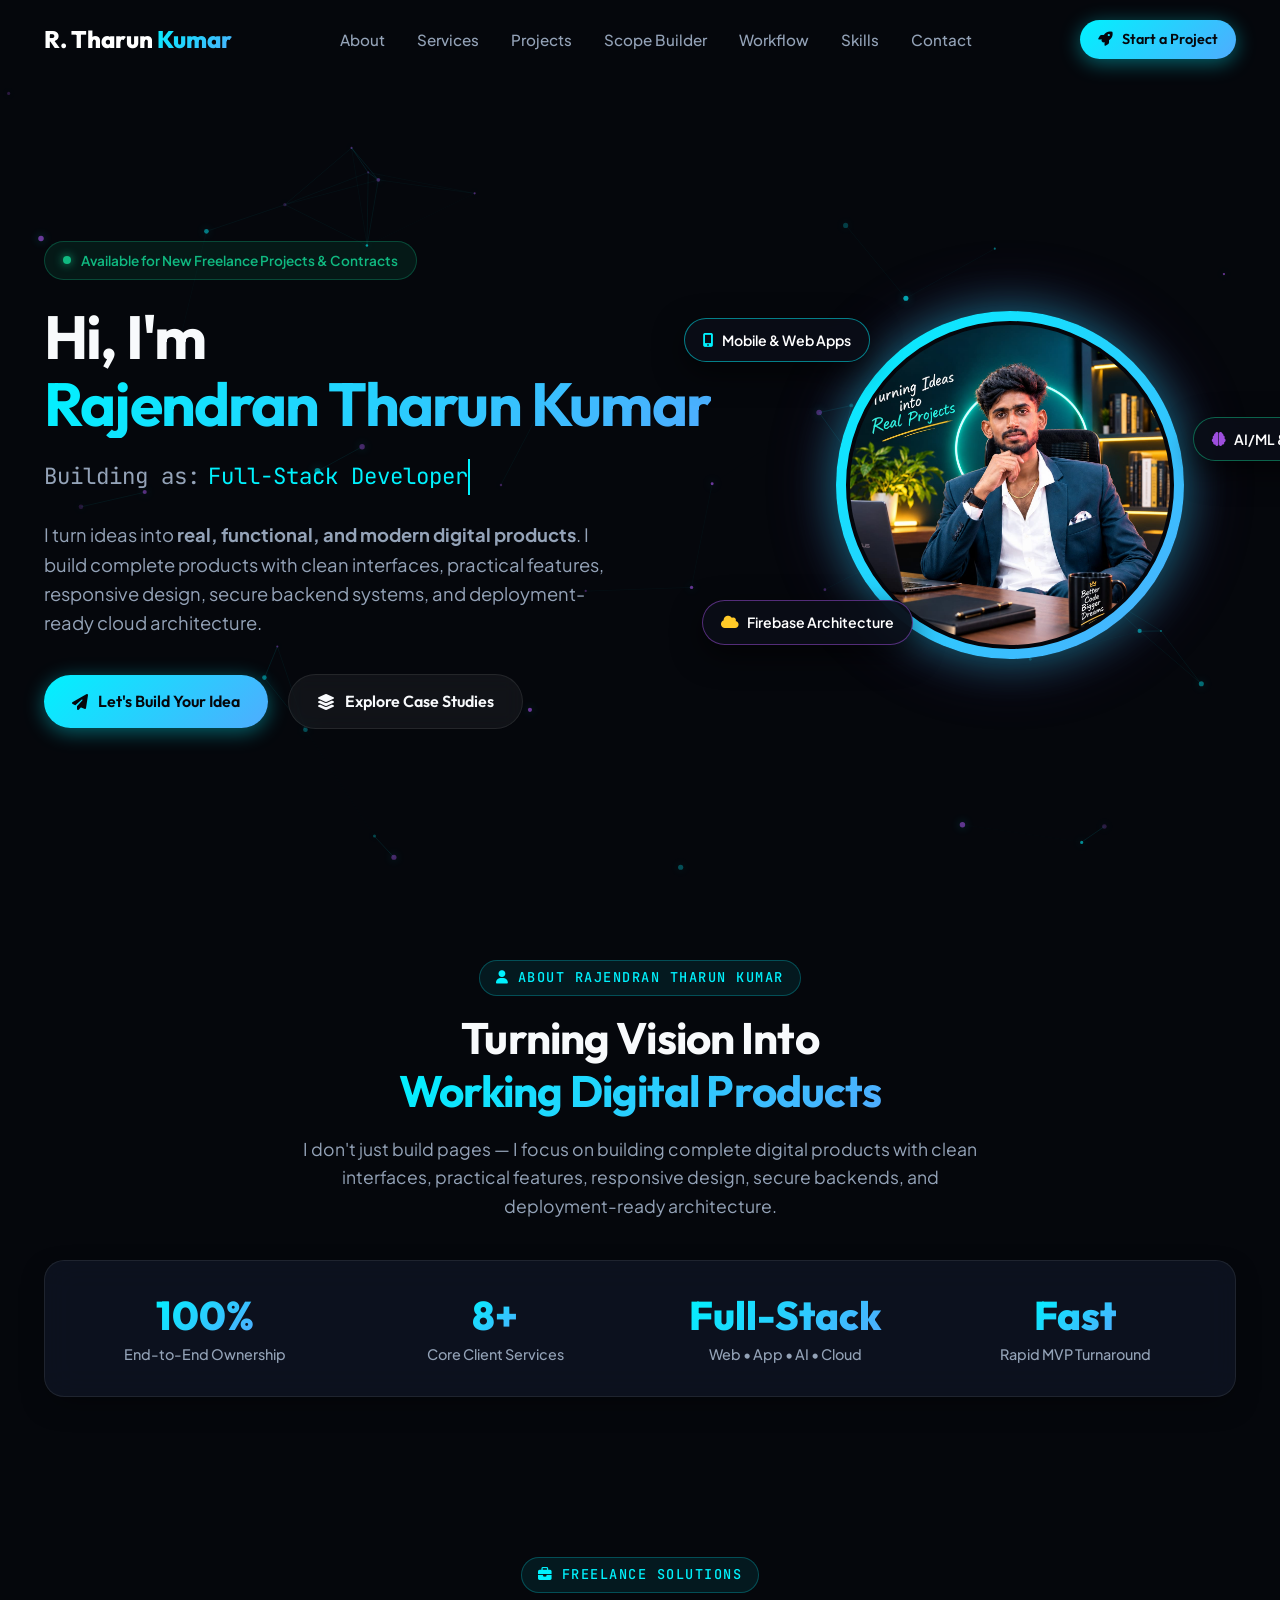
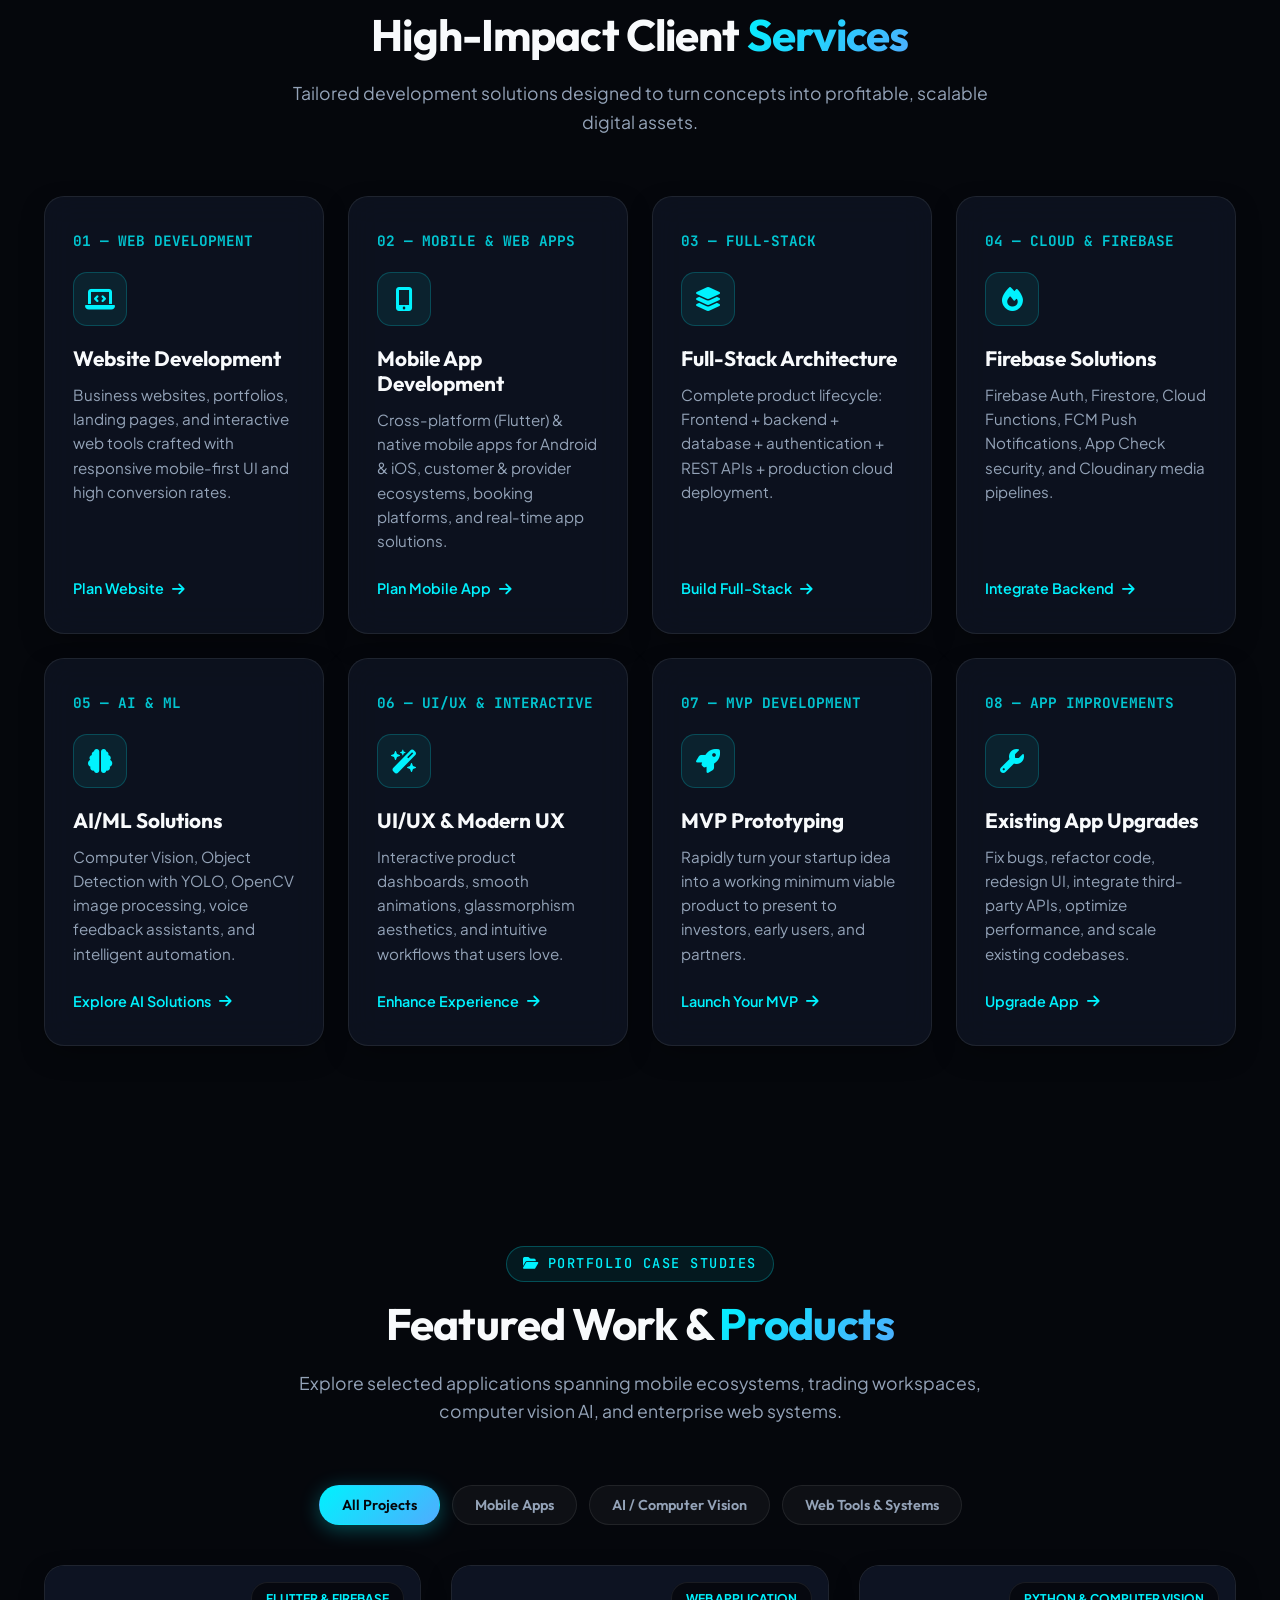
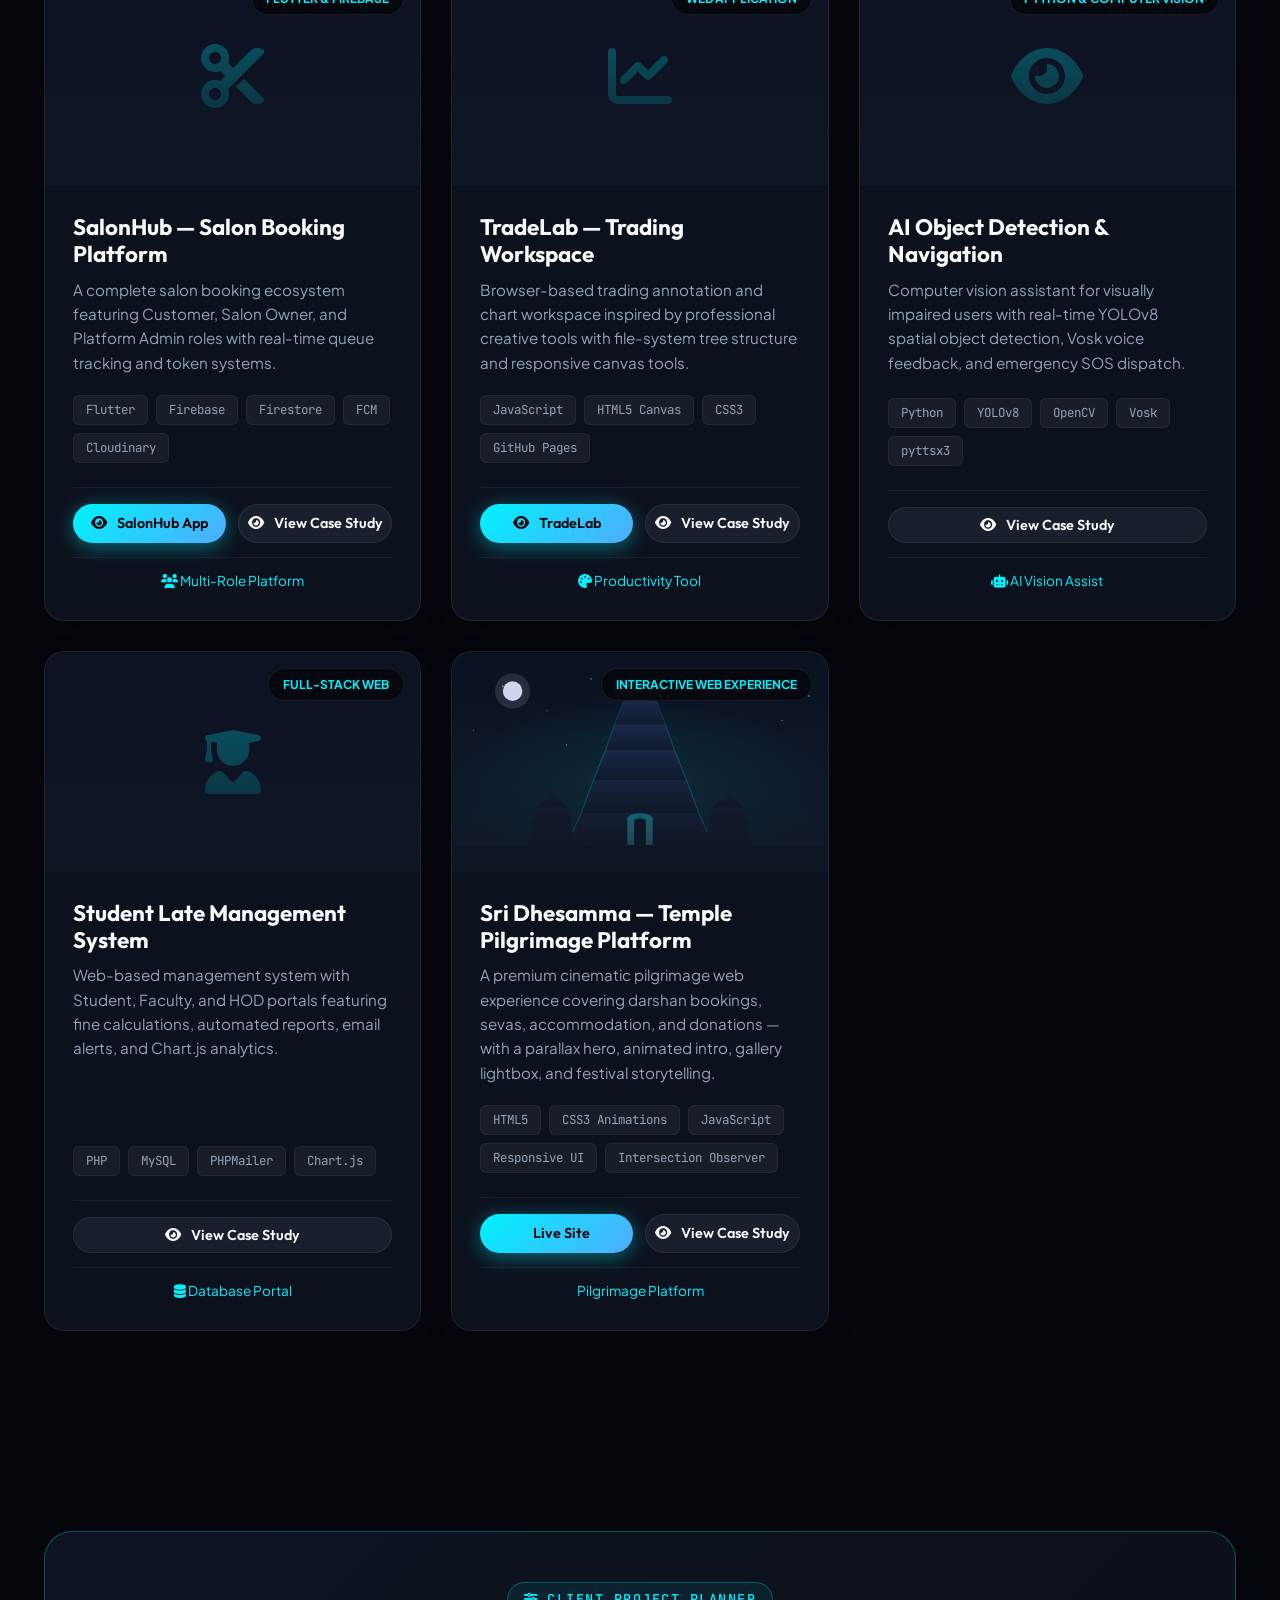
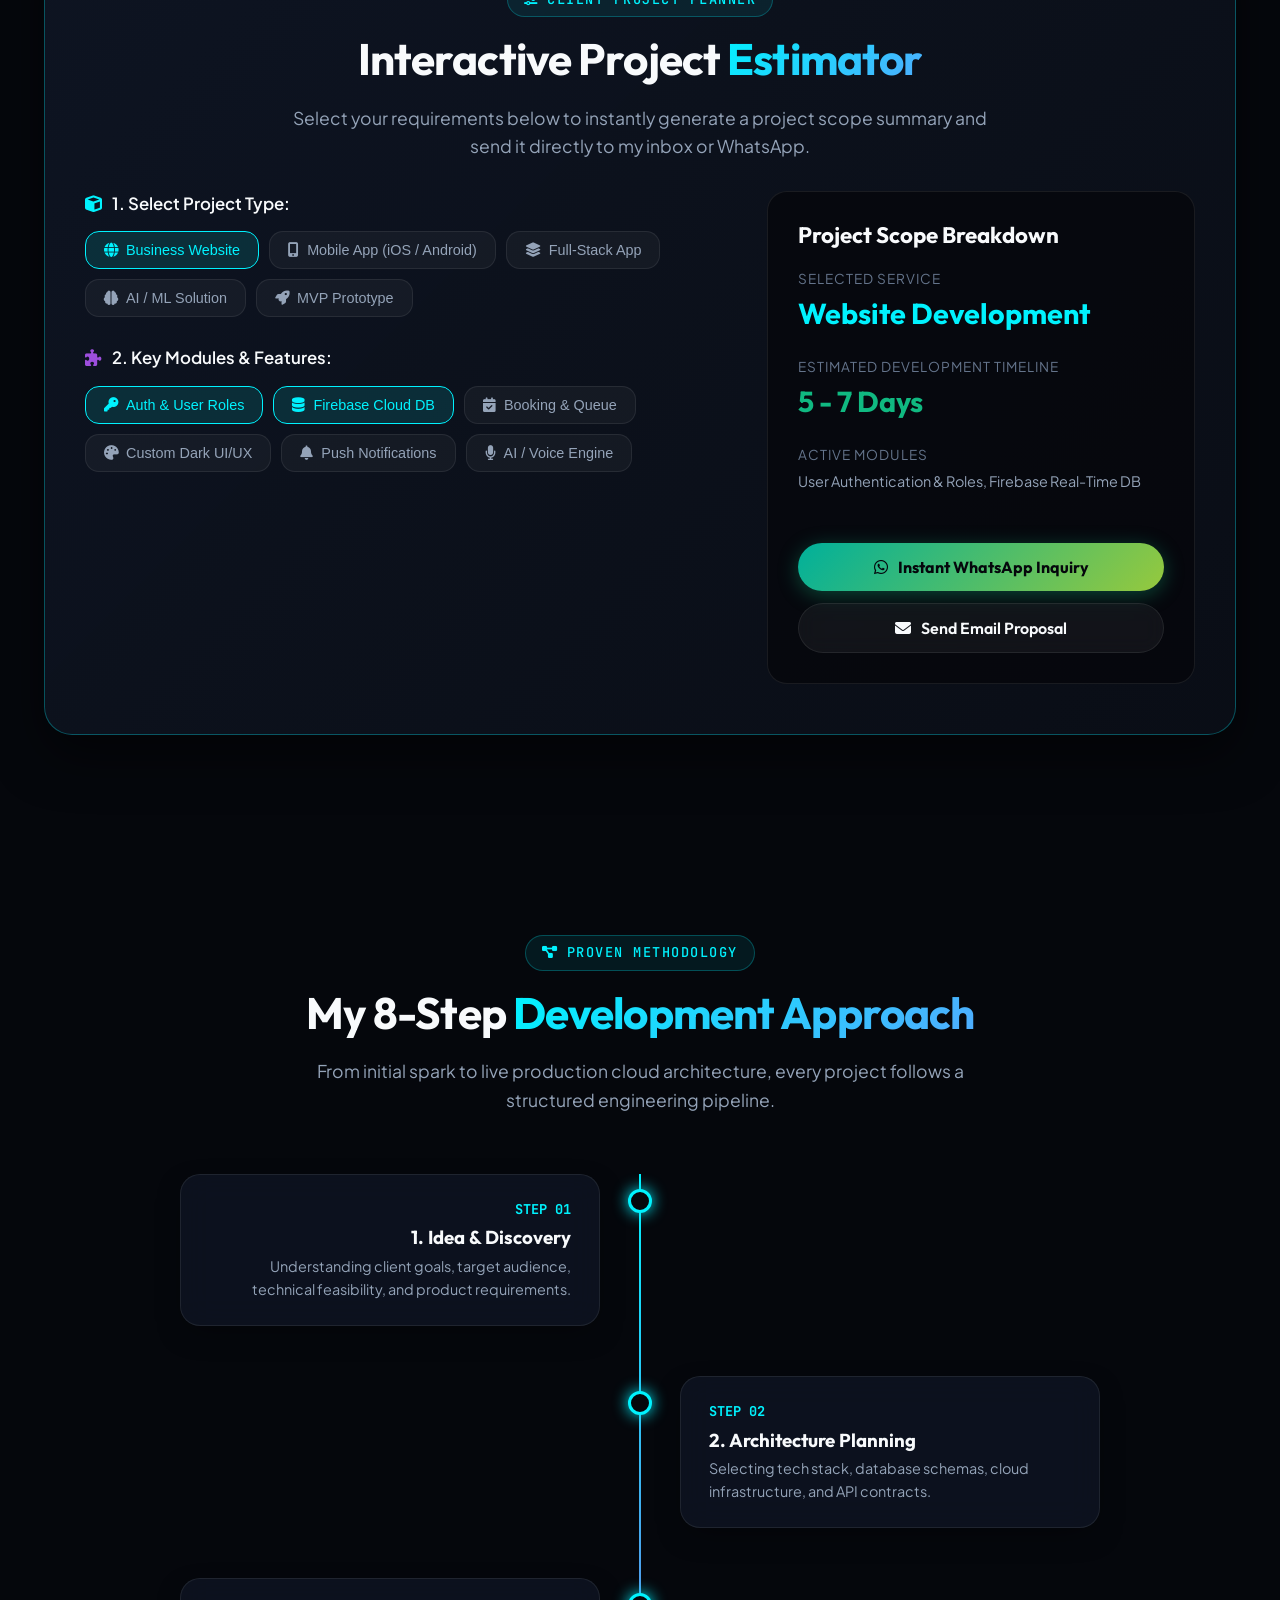
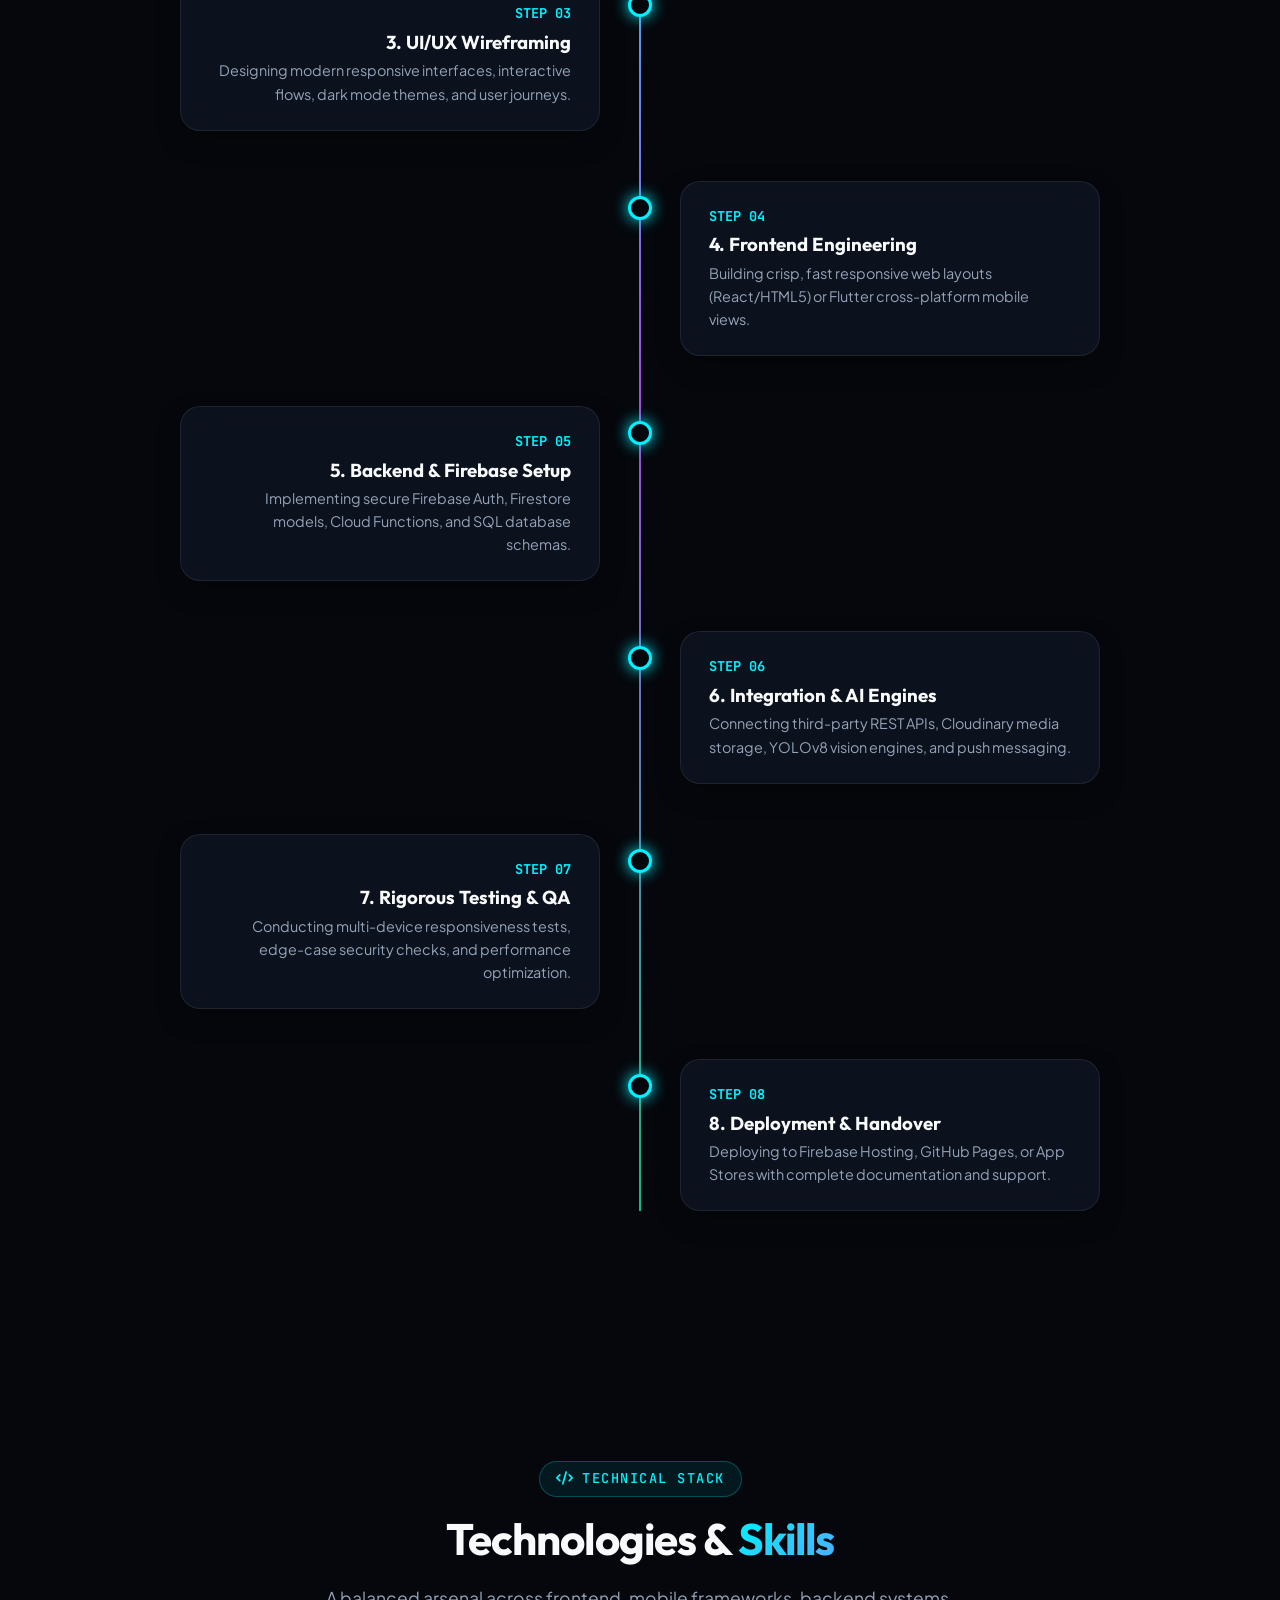
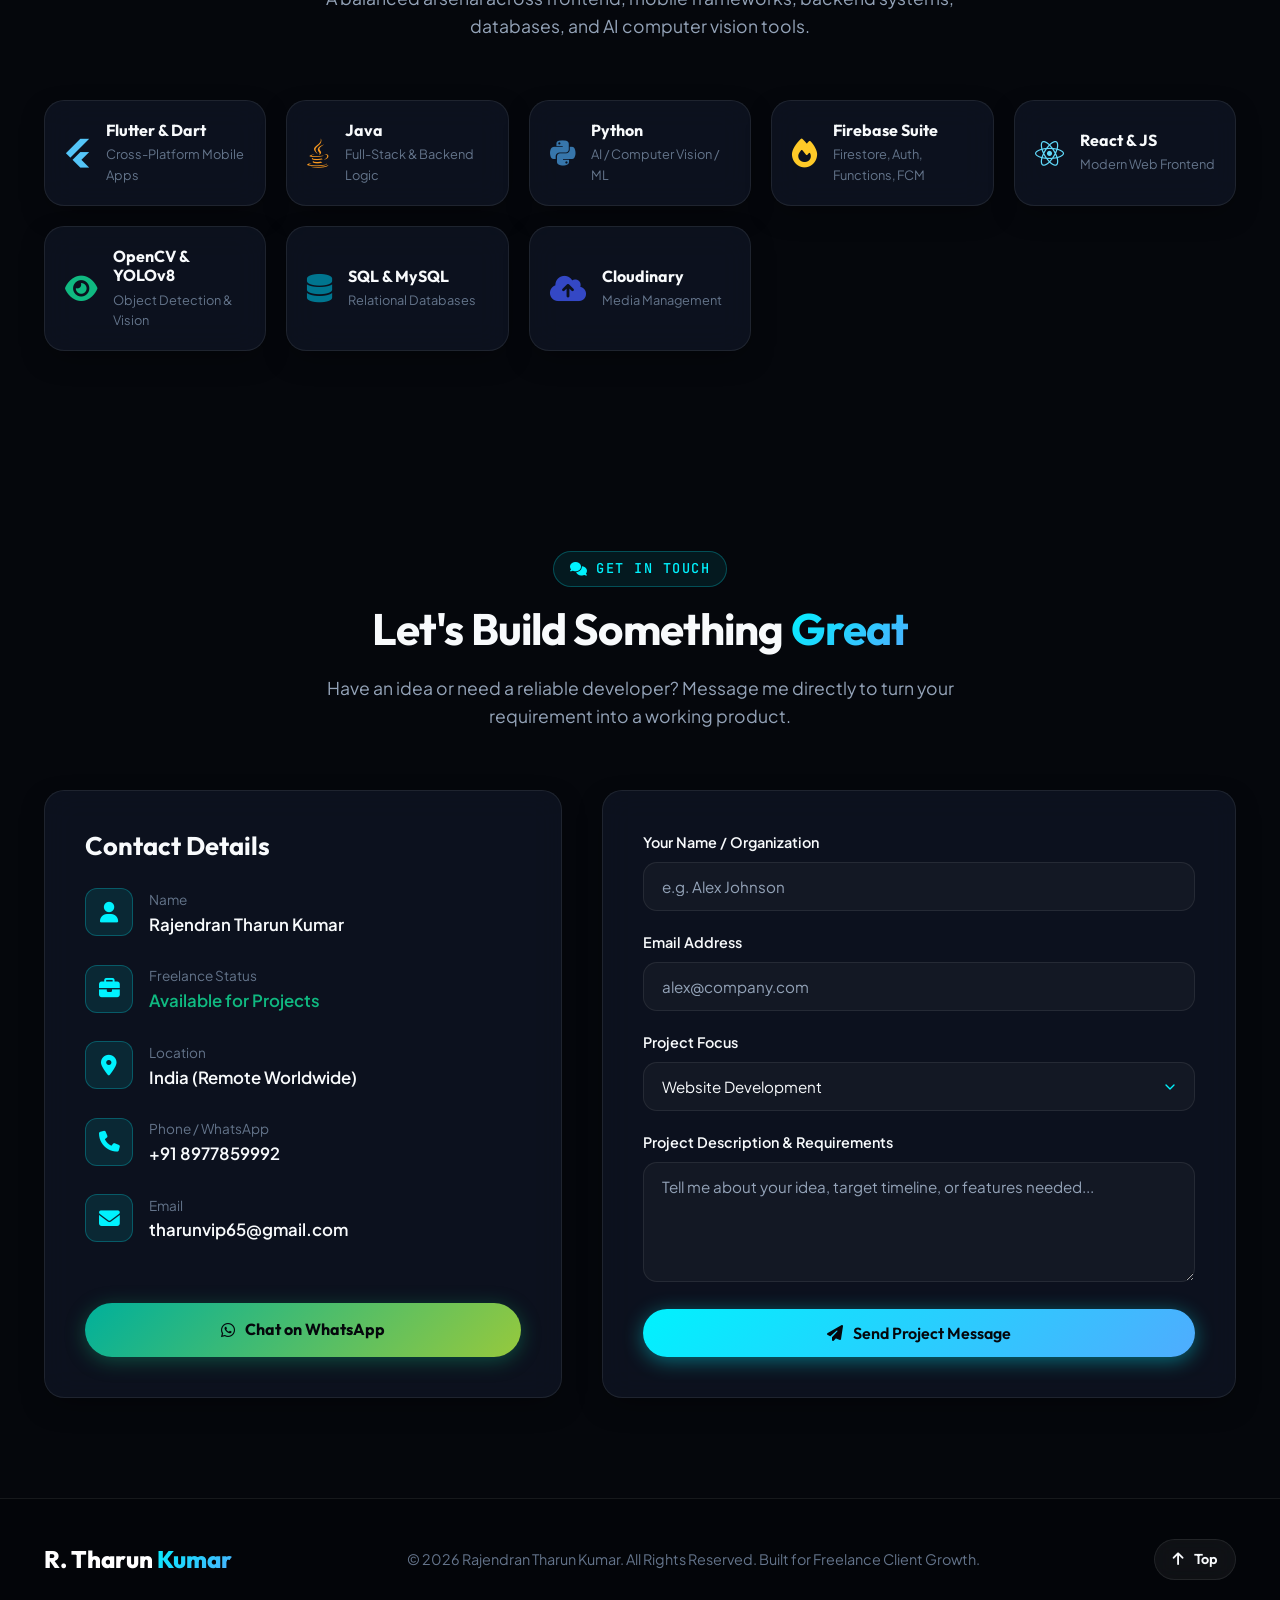
==== index.html @ 5bda4ba5 "Add files via upload" ====
<!DOCTYPE html>
<html lang="en">
<head>
  <meta charset="UTF-8">
  <meta name="viewport" content="width=device-width, initial-scale=1.0">
  <title>Rajendran Tharun Kumar | Full-Stack, Mobile & Web App, AI/ML Freelance Developer</title>
  <meta name="description" content="Portfolio of Rajendran Tharun Kumar - Full-Stack Developer, Mobile & Web App Engineer, and AI/ML Developer. I turn ideas into complete, production-ready digital products.">
  
  <!-- Font Awesome & Lucide Icons -->
  <link rel="stylesheet" href="https://cdnjs.cloudflare.com/ajax/libs/font-awesome/6.4.0/css/all.min.css">
  
  <!-- Custom Stylesheet -->
  <link rel="stylesheet" href="styles.css">
</head>
<body>

  <!-- Ambient Interactive Canvas Background -->
  <canvas id="bg-canvas"></canvas>

  <!-- Navigation Bar -->
  <nav class="navbar" id="navbar">
    <div class="container nav-container">
      <a href="#hero" class="logo">
        <span>R. Tharun <span class="gradient-text">Kumar</span></span>
      </a>

      <ul class="nav-links" id="nav-links">
        <li class="nav-menu-header">
          <a href="#hero" class="nav-menu-brand" aria-label="Back to top">
            <span class="logo-icon">RT</span>
            <span class="nav-menu-title">R. Tharun Kumar</span>
          </a>
          <button class="nav-menu-close" id="nav-menu-close" aria-label="Close navigation">
            <i class="fa-solid fa-xmark"></i>
          </button>
        </li>
        <li class="nav-menu-label"><span>Menu</span></li>
        <li><a href="#about" class="active"><span class="nav-link-index">01</span><i class="fa-solid fa-user"></i><span class="nav-link-text">About</span><i class="fa-solid fa-arrow-right nav-link-arrow"></i></a></li>
        <li><a href="#services"><span class="nav-link-index">02</span><i class="fa-solid fa-wand-magic-sparkles"></i><span class="nav-link-text">Services</span><i class="fa-solid fa-arrow-right nav-link-arrow"></i></a></li>
        <li><a href="#projects"><span class="nav-link-index">03</span><i class="fa-solid fa-layer-group"></i><span class="nav-link-text">Projects</span><i class="fa-solid fa-arrow-right nav-link-arrow"></i></a></li>
        <li><a href="#estimator"><span class="nav-link-index">04</span><i class="fa-solid fa-sliders"></i><span class="nav-link-text">Scope Builder</span><i class="fa-solid fa-arrow-right nav-link-arrow"></i></a></li>
        <li><a href="#workflow"><span class="nav-link-index">05</span><i class="fa-solid fa-diagram-project"></i><span class="nav-link-text">Workflow</span><i class="fa-solid fa-arrow-right nav-link-arrow"></i></a></li>
        <li><a href="#skills"><span class="nav-link-index">06</span><i class="fa-solid fa-code"></i><span class="nav-link-text">Skills</span><i class="fa-solid fa-arrow-right nav-link-arrow"></i></a></li>
        <li><a href="#contact"><span class="nav-link-index">07</span><i class="fa-solid fa-envelope"></i><span class="nav-link-text">Contact</span><i class="fa-solid fa-arrow-right nav-link-arrow"></i></a></li>
        <li class="nav-menu-footer">
          <span class="nav-menu-footer-title">Let's build something <strong>great</strong> together</span>
          <div class="nav-menu-socials">
            <a href="https://wa.me/918977859992?text=Hi%20Rajendran%20Tharun%20Kumar," target="_blank" rel="noopener" aria-label="Chat on WhatsApp"><i class="fa-brands fa-whatsapp"></i></a>
            <a href="mailto:tharunvip65@gmail.com" aria-label="Send email"><i class="fa-solid fa-envelope"></i></a>
          </div>
        </li>
      </ul>

      <div class="nav-cta">
        <a href="#estimator" class="btn btn-primary btn-sm">
          <i class="fa-solid fa-rocket"></i> Start a Project
        </a>
        <button class="nav-toggle" id="nav-toggle" aria-label="Toggle navigation">
          <i class="fa-solid fa-bars"></i>
        </button>
      </div>
    </div>
  </nav>

  <div class="nav-overlay" id="nav-overlay"></div>

  <!-- Hero Section -->
  <section class="hero" id="hero">
    <div class="container">
      <div class="hero-grid">
        <div class="hero-content">
          <div class="status-pill">
            <span class="pulse-dot"></span>
            Available for New Freelance Projects & Contracts
          </div>

          <h1 class="hero-title">
            Hi, I'm <span class="gradient-text">Rajendran Tharun Kumar</span>
          </h1>

          <div class="hero-roles">
            <span>Building as:</span>
            <span class="typewriter" id="typewriter"></span>
          </div>

          <p class="hero-description">
            I turn ideas into <strong>real, functional, and modern digital products</strong>. I build complete products with clean interfaces, practical features, responsive design, secure backend systems, and deployment-ready cloud architecture.
          </p>

          <div class="hero-actions">
            <a href="#estimator" class="btn btn-primary">
              <i class="fa-solid fa-paper-plane"></i> Let's Build Your Idea
            </a>
            <a href="#projects" class="btn btn-secondary">
              <i class="fa-solid fa-layer-group"></i> Explore Case Studies
            </a>
          </div>
        </div>

        <div class="hero-avatar-wrapper">
          <div class="avatar-halo">
            <div class="avatar-img-container">
              <img src="./myphoto.jpeg" alt="Rajendran Tharun Kumar - Full-Stack Developer">
            </div>
          </div>

          <div class="floating-badge badge-1">
            <i class="fa-solid fa-mobile-screen-button" style="color: #00f2fe;"></i> Mobile & Web Apps
          </div>
          <div class="floating-badge badge-2">
            <i class="fa-solid fa-cloud" style="color: #FFCA28;"></i> Firebase Architecture
          </div>
          <div class="floating-badge badge-3">
            <i class="fa-solid fa-brain" style="color: #9D4EDD;"></i> AI/ML & Vision
          </div>
        </div>
      </div>

    </div>
  </section>

  <!-- About Me Section -->
  <section id="about" style="padding-top: 60px; padding-bottom: 60px;">
    <div class="container">
      <div class="section-header" style="margin-bottom: 40px;">
        <div class="section-tag"><i class="fa-solid fa-user"></i> About Rajendran Tharun Kumar</div>
        <h2 class="section-title">Turning Vision Into <span class="gradient-text">Working Digital Products</span></h2>
        <p class="section-subtitle">I don't just build pages — I focus on building complete digital products with clean interfaces, practical features, responsive design, secure backends, and deployment-ready architecture.</p>
      </div>

      <!-- Quick Metrics Strip -->
      <div class="stats-strip glass-card">
        <div class="stats-grid">
          <div class="stat-item">
            <h3 class="gradient-text">100%</h3>
            <p>End-to-End Ownership</p>
          </div>
          <div class="stat-item">
            <h3 class="gradient-text">8+</h3>
            <p>Core Client Services</p>
          </div>
          <div class="stat-item">
            <h3 class="gradient-text">Full-Stack</h3>
            <p>Web • App • AI • Cloud</p>
          </div>
          <div class="stat-item">
            <h3 class="gradient-text">Fast</h3>
            <p>Rapid MVP Turnaround</p>
          </div>
        </div>
      </div>
    </div>
  </section>

  <!-- Client Services Section (01 to 08) -->
  <section id="services">
    <div class="container">
      <div class="section-header">
        <div class="section-tag"><i class="fa-solid fa-briefcase"></i> Freelance Solutions</div>
        <h2 class="section-title">High-Impact Client <span class="gradient-text">Services</span></h2>
        <p class="section-subtitle">Tailored development solutions designed to turn concepts into profitable, scalable digital assets.</p>
      </div>

      <div class="services-grid">
        <!-- Service 01 -->
        <div class="glass-card service-card">
          <div class="service-num">01 — WEB DEVELOPMENT</div>
          <div class="service-icon"><i class="fa-solid fa-laptop-code"></i></div>
          <h3 class="service-title">Website Development</h3>
          <p class="service-desc">Business websites, portfolios, landing pages, and interactive web tools crafted with responsive mobile-first UI and high conversion rates.</p>
          <a href="#estimator" class="service-link" onclick="preselectService('Website Development')">Plan Website <i class="fa-solid fa-arrow-right"></i></a>
        </div>

        <!-- Service 02 -->
        <div class="glass-card service-card">
          <div class="service-num">02 — MOBILE & WEB APPS</div>
          <div class="service-icon"><i class="fa-solid fa-mobile-screen-button"></i></div>
          <h3 class="service-title">Mobile App Development</h3>
          <p class="service-desc">Cross-platform (Flutter) & native mobile apps for Android & iOS, customer & provider ecosystems, booking platforms, and real-time app solutions.</p>
          <a href="#estimator" class="service-link" onclick="preselectService('Mobile App Development')">Plan Mobile App <i class="fa-solid fa-arrow-right"></i></a>
        </div>

        <!-- Service 03 -->
        <div class="glass-card service-card">
          <div class="service-num">03 — FULL-STACK</div>
          <div class="service-icon"><i class="fa-solid fa-layer-group"></i></div>
          <h3 class="service-title">Full-Stack Architecture</h3>
          <p class="service-desc">Complete product lifecycle: Frontend + backend + database + authentication + REST APIs + production cloud deployment.</p>
          <a href="#estimator" class="service-link" onclick="preselectService('Full-Stack Development')">Build Full-Stack <i class="fa-solid fa-arrow-right"></i></a>
        </div>

        <!-- Service 04 -->
        <div class="glass-card service-card">
          <div class="service-num">04 — CLOUD & FIREBASE</div>
          <div class="service-icon"><i class="fa-solid fa-fire"></i></div>
          <h3 class="service-title">Firebase Solutions</h3>
          <p class="service-desc">Firebase Auth, Firestore, Cloud Functions, FCM Push Notifications, App Check security, and Cloudinary media pipelines.</p>
          <a href="#estimator" class="service-link" onclick="preselectService('Firebase Solutions')">Integrate Backend <i class="fa-solid fa-arrow-right"></i></a>
        </div>

        <!-- Service 05 -->
        <div class="glass-card service-card">
          <div class="service-num">05 — AI & ML</div>
          <div class="service-icon"><i class="fa-solid fa-brain"></i></div>
          <h3 class="service-title">AI/ML Solutions</h3>
          <p class="service-desc">Computer Vision, Object Detection with YOLO, OpenCV image processing, voice feedback assistants, and intelligent automation.</p>
          <a href="#estimator" class="service-link" onclick="preselectService('AI/ML Development')">Explore AI Solutions <i class="fa-solid fa-arrow-right"></i></a>
        </div>

        <!-- Service 06 -->
        <div class="glass-card service-card">
          <div class="service-num">06 — UI/UX & INTERACTIVE</div>
          <div class="service-icon"><i class="fa-solid fa-wand-magic-sparkles"></i></div>
          <h3 class="service-title">UI/UX & Modern UX</h3>
          <p class="service-desc">Interactive product dashboards, smooth animations, glassmorphism aesthetics, and intuitive workflows that users love.</p>
          <a href="#estimator" class="service-link" onclick="preselectService('UI/UX & Interactive')">Enhance Experience <i class="fa-solid fa-arrow-right"></i></a>
        </div>

        <!-- Service 07 -->
        <div class="glass-card service-card">
          <div class="service-num">07 — MVP DEVELOPMENT</div>
          <div class="service-icon"><i class="fa-solid fa-rocket"></i></div>
          <h3 class="service-title">MVP Prototyping</h3>
          <p class="service-desc">Rapidly turn your startup idea into a working minimum viable product to present to investors, early users, and partners.</p>
          <a href="#estimator" class="service-link" onclick="preselectService('MVP Development')">Launch Your MVP <i class="fa-solid fa-arrow-right"></i></a>
        </div>

        <!-- Service 08 -->
        <div class="glass-card service-card">
          <div class="service-num">08 — APP IMPROVEMENTS</div>
          <div class="service-icon"><i class="fa-solid fa-wrench"></i></div>
          <h3 class="service-title">Existing App Upgrades</h3>
          <p class="service-desc">Fix bugs, refactor code, redesign UI, integrate third-party APIs, optimize performance, and scale existing codebases.</p>
          <a href="#estimator" class="service-link" onclick="preselectService('Existing App Improvements')">Upgrade App <i class="fa-solid fa-arrow-right"></i></a>
        </div>
      </div>
    </div>
  </section>

  <!-- Featured Projects & Case Studies -->
  <section id="projects">
    <div class="container">
      <div class="section-header">
        <div class="section-tag"><i class="fa-solid fa-folder-open"></i> Portfolio Case Studies</div>
        <h2 class="section-title">Featured Work & <span class="gradient-text">Products</span></h2>
        <p class="section-subtitle">Explore selected applications spanning mobile ecosystems, trading workspaces, computer vision AI, and enterprise web systems.</p>
      </div>

      <!-- Project Category Filters -->
      <div class="project-filters">
        <button class="filter-btn active" data-filter="all">All Projects</button>
        <button class="filter-btn" data-filter="mobile">Mobile Apps</button>
        <button class="filter-btn" data-filter="ai">AI / Computer Vision</button>
        <button class="filter-btn" data-filter="web">Web Tools & Systems</button>
      </div>

      <div class="projects-grid">
        <!-- Project 1: SalonHub -->
        <div class="glass-card project-card" data-category="mobile">
          <div class="project-banner">
            <div class="project-category-badge">Flutter & Firebase</div>
            <i class="fa-solid fa-scissors project-icon-large"></i>
            <div class="project-banner-overlay"></div>
          </div>
          <div class="project-body">
            <h3 class="project-title">SalonHub — Salon Booking Platform</h3>
            <p class="project-desc">A complete salon booking ecosystem featuring Customer, Salon Owner, and Platform Admin roles with real-time queue tracking and token systems.</p>
            <div class="tech-tags">
              <span class="tech-tag">Flutter</span>
              <span class="tech-tag">Firebase</span>
              <span class="tech-tag">Firestore</span>
              <span class="tech-tag">FCM</span>
              <span class="tech-tag">Cloudinary</span>
            </div>
            <div class="project-footer">
              <a href="https://salonapp-cf6f2.web.app" target="_blank" rel="noopener" class="btn btn-primary btn-sm">
                <i class="fa-solid fa-eye"></i> SalonHub App
              </a>
              <button class="btn btn-secondary btn-sm" onclick="openProjectModal('salonhub')">
                <i class="fa-solid fa-eye"></i> View Case Study
              </button>
            </div>
            <div class="project-footer-secondary">
              <span style="font-size: 0.85rem; color: var(--neon-cyan);"><i class="fa-solid fa-users"></i> Multi-Role Platform</span>
            </div>
          </div>
        </div>

        <!-- Project 2: TradeLab -->
        <div class="glass-card project-card" data-category="web">
          <div class="project-banner">
            <div class="project-category-badge">Web Application</div>
            <i class="fa-solid fa-chart-line project-icon-large"></i>
            <div class="project-banner-overlay"></div>
          </div>
          <div class="project-body">
            <h3 class="project-title">TradeLab — Trading Workspace</h3>
            <p class="project-desc">Browser-based trading annotation and chart workspace inspired by professional creative tools with file-system tree structure and responsive canvas tools.</p>
            <div class="tech-tags">
              <span class="tech-tag">JavaScript</span>
              <span class="tech-tag">HTML5 Canvas</span>
              <span class="tech-tag">CSS3</span>
              <span class="tech-tag">GitHub Pages</span>
            </div>
            <div class="project-footer">
              <a href="https://tharunvip.github.io/TradeLab/" target="_blank" rel="noopener" class="btn btn-primary btn-sm">
                <i class="fa-solid fa-eye"></i> TradeLab
              </a>
              <button class="btn btn-secondary btn-sm" onclick="openProjectModal('tradelab')">
                <i class="fa-solid fa-eye"></i> View Case Study
              </button>
            </div>
            <div class="project-footer-secondary">
              <span style="font-size: 0.85rem; color: var(--neon-cyan);"><i class="fa-solid fa-palette"></i> Productivity Tool</span>
            </div>
          </div>
        </div>

        <!-- Project 3: AI Assistant -->
        <div class="glass-card project-card" data-category="ai">
          <div class="project-banner">
            <div class="project-category-badge">Python & Computer Vision</div>
            <i class="fa-solid fa-eye project-icon-large"></i>
            <div class="project-banner-overlay"></div>
          </div>
          <div class="project-body">
            <h3 class="project-title">AI Object Detection & Navigation</h3>
            <p class="project-desc">Computer vision assistant for visually impaired users with real-time YOLOv8 spatial object detection, Vosk voice feedback, and emergency SOS dispatch.</p>
            <div class="tech-tags">
              <span class="tech-tag">Python</span>
              <span class="tech-tag">YOLOv8</span>
              <span class="tech-tag">OpenCV</span>
              <span class="tech-tag">Vosk</span>
              <span class="tech-tag">pyttsx3</span>
            </div>
            <div class="project-footer">
              <button class="btn btn-secondary btn-sm" onclick="openProjectModal('aiassistant')">
                <i class="fa-solid fa-eye"></i> View Case Study
              </button>
            </div>
            <div class="project-footer-secondary">
              <span style="font-size: 0.85rem; color: var(--neon-cyan);"><i class="fa-solid fa-robot"></i> AI Vision Assist</span>
            </div>
          </div>
        </div>

        <!-- Project 4: Student Late Mgmt -->
        <div class="glass-card project-card" data-category="web">
          <div class="project-banner">
            <div class="project-category-badge">Full-Stack Web</div>
            <i class="fa-solid fa-user-graduate project-icon-large"></i>
            <div class="project-banner-overlay"></div>
          </div>
          <div class="project-body">
            <h3 class="project-title">Student Late Management System</h3>
            <p class="project-desc">Web-based management system with Student, Faculty, and HOD portals featuring fine calculations, automated reports, email alerts, and Chart.js analytics.</p>
            <div class="tech-tags">
              <span class="tech-tag">PHP</span>
              <span class="tech-tag">MySQL</span>
              <span class="tech-tag">PHPMailer</span>
              <span class="tech-tag">Chart.js</span>
            </div>
            <div class="project-footer">
              <button class="btn btn-secondary btn-sm" onclick="openProjectModal('latemgmt')">
                <i class="fa-solid fa-eye"></i> View Case Study
              </button>
            </div>
            <div class="project-footer-secondary">
              <span style="font-size: 0.85rem; color: var(--neon-cyan);"><i class="fa-solid fa-database"></i> Database Portal</span>
            </div>
          </div>
        </div>

        <!-- Project 5: Sri Dhesamma -->
        <div class="glass-card project-card" data-category="web">
          <div class="project-banner">
            <img src="dhesamma.svg" alt="Sri Dhesamma temple pilgrimage site preview" class="project-thumb" />
            <div class="project-category-badge">Interactive Web Experience</div>
            <div class="project-banner-overlay"></div>
          </div>
          <div class="project-body">
            <h3 class="project-title">Sri Dhesamma — Temple Pilgrimage Platform</h3>
            <p class="project-desc">A premium cinematic pilgrimage web experience covering darshan bookings, sevas, accommodation, and donations — with a parallax hero, animated intro, gallery lightbox, and festival storytelling.</p>
            <div class="tech-tags">
              <span class="tech-tag">HTML5</span>
              <span class="tech-tag">CSS3 Animations</span>
              <span class="tech-tag">JavaScript</span>
              <span class="tech-tag">Responsive UI</span>
              <span class="tech-tag">Intersection Observer</span>
            </div>
            <div class="project-footer">
              <a href="https://tharunvip.github.io/sri-dhesamma/" target="_blank" rel="noopener" class="btn btn-primary btn-sm">
                <i class="fa-solid fa-temple"></i> Live Site
              </a>
              <button class="btn btn-secondary btn-sm" onclick="openProjectModal('dhesamma')">
                <i class="fa-solid fa-eye"></i> View Case Study
              </button>
            </div>
            <div class="project-footer-secondary">
              <span style="font-size: 0.85rem; color: var(--neon-cyan);"><i class="fa-solid fa-temple"></i> Pilgrimage Platform</span>
            </div>
          </div>
        </div>
      </div>
    </div>
  </section>

  <!-- Interactive Client Project Estimator & Scope Builder -->
  <section id="estimator">
    <div class="container">
      <div class="estimator-container">
        <div class="section-header" style="margin-bottom: 30px;">
          <div class="section-tag"><i class="fa-solid fa-sliders"></i> Client Project Planner</div>
          <h2 class="section-title">Interactive Project <span class="gradient-text">Estimator</span></h2>
          <p class="section-subtitle">Select your requirements below to instantly generate a project scope summary and send it directly to my inbox or WhatsApp.</p>
        </div>

        <div class="estimator-grid">
          <div class="estimator-options">
            <!-- Step 1: Project Type -->
            <div class="estimator-step">
              <div class="step-label">
                <i class="fa-solid fa-cube" style="color: var(--neon-cyan);"></i> 1. Select Project Type:
              </div>
              <div class="options-pills" id="type-options">
                <button class="option-pill selected" data-value="Website Development" data-days="5-7">
                  <i class="fa-solid fa-globe"></i> Business Website
                </button>
                <button class="option-pill" data-value="Mobile App (iOS, Android, Flutter)" data-days="10-14">
                  <i class="fa-solid fa-mobile-screen-button"></i> Mobile App (iOS / Android)
                </button>
                <button class="option-pill" data-value="Full-Stack SaaS Product" data-days="14-21">
                  <i class="fa-solid fa-layer-group"></i> Full-Stack App
                </button>
                <button class="option-pill" data-value="AI / Computer Vision Project" data-days="7-12">
                  <i class="fa-solid fa-brain"></i> AI / ML Solution
                </button>
                <button class="option-pill" data-value="Startup MVP Prototype" data-days="7-10">
                  <i class="fa-solid fa-rocket"></i> MVP Prototype
                </button>
              </div>
            </div>

            <!-- Step 2: Desired Modules -->
            <div class="estimator-step">
              <div class="step-label">
                <i class="fa-solid fa-puzzle-piece" style="color: var(--neon-purple);"></i> 2. Key Modules & Features:
              </div>
              <div class="options-pills" id="feature-options">
                <button class="option-pill selected" data-value="User Authentication & Roles">
                  <i class="fa-solid fa-key"></i> Auth & User Roles
                </button>
                <button class="option-pill selected" data-value="Firebase Real-Time DB">
                  <i class="fa-solid fa-database"></i> Firebase Cloud DB
                </button>
                <button class="option-pill" data-value="Booking & Queue System">
                  <i class="fa-solid fa-calendar-check"></i> Booking & Queue
                </button>
                <button class="option-pill" data-value="Custom Dark UI/UX Animations">
                  <i class="fa-solid fa-palette"></i> Custom Dark UI/UX
                </button>
                <button class="option-pill" data-value="Push Notifications & Chat">
                  <i class="fa-solid fa-bell"></i> Push Notifications
                </button>
                <button class="option-pill" data-value="AI Vision / Voice Module">
                  <i class="fa-solid fa-microphone"></i> AI / Voice Engine
                </button>
              </div>
            </div>
          </div>

          <!-- Summary Side Card -->
          <div class="estimator-summary-card">
            <div>
              <h3 style="font-size: 1.4rem; margin-bottom: 20px;">Project Scope Breakdown</h3>
              
              <div class="est-metric">
                <span>Selected Service</span>
                <strong id="est-service-title">Business Website</strong>
              </div>

              <div class="est-metric">
                <span>Estimated Development Timeline</span>
                <strong id="est-timeline" style="color: var(--neon-emerald);">5 - 7 Days</strong>
              </div>

              <div class="est-metric">
                <span>Active Modules</span>
                <p id="est-features-list" style="font-size: 0.9rem; color: var(--text-secondary); margin-top: 4px;">User Authentication & Roles, Firebase Cloud DB</p>
              </div>
            </div>

            <div style="margin-top: 30px;">
              <button class="btn btn-emerald" style="width: 100%; margin-bottom: 12px;" onclick="sendEstimatorWhatsApp()">
                <i class="fa-brands fa-whatsapp"></i> Instant WhatsApp Inquiry
              </button>
              <button class="btn btn-secondary" style="width: 100%;" onclick="sendEstimatorEmail()">
                <i class="fa-solid fa-envelope"></i> Send Email Proposal
              </button>
            </div>
          </div>
        </div>
      </div>
    </div>
  </section>

  <!-- Development Workflow Pipeline -->
  <section id="workflow">
    <div class="container">
      <div class="section-header">
        <div class="section-tag"><i class="fa-solid fa-diagram-project"></i> Proven Methodology</div>
        <h2 class="section-title">My 8-Step <span class="gradient-text">Development Approach</span></h2>
        <p class="section-subtitle">From initial spark to live production cloud architecture, every project follows a structured engineering pipeline.</p>
      </div>

      <div class="timeline">
        <div class="timeline-item">
          <div class="timeline-dot"></div>
          <div class="glass-card timeline-content">
            <div class="timeline-step-num">STEP 01</div>
            <h3>1. Idea & Discovery</h3>
            <p style="color: var(--text-secondary); font-size: 0.9rem; margin-top: 6px;">Understanding client goals, target audience, technical feasibility, and product requirements.</p>
          </div>
        </div>

        <div class="timeline-item">
          <div class="timeline-dot"></div>
          <div class="glass-card timeline-content">
            <div class="timeline-step-num">STEP 02</div>
            <h3>2. Architecture Planning</h3>
            <p style="color: var(--text-secondary); font-size: 0.9rem; margin-top: 6px;">Selecting tech stack, database schemas, cloud infrastructure, and API contracts.</p>
          </div>
        </div>

        <div class="timeline-item">
          <div class="timeline-dot"></div>
          <div class="glass-card timeline-content">
            <div class="timeline-step-num">STEP 03</div>
            <h3>3. UI/UX Wireframing</h3>
            <p style="color: var(--text-secondary); font-size: 0.9rem; margin-top: 6px;">Designing modern responsive interfaces, interactive flows, dark mode themes, and user journeys.</p>
          </div>
        </div>

        <div class="timeline-item">
          <div class="timeline-dot"></div>
          <div class="glass-card timeline-content">
            <div class="timeline-step-num">STEP 04</div>
            <h3>4. Frontend Engineering</h3>
            <p style="color: var(--text-secondary); font-size: 0.9rem; margin-top: 6px;">Building crisp, fast responsive web layouts (React/HTML5) or Flutter cross-platform mobile views.</p>
          </div>
        </div>

        <div class="timeline-item">
          <div class="timeline-dot"></div>
          <div class="glass-card timeline-content">
            <div class="timeline-step-num">STEP 05</div>
            <h3>5. Backend & Firebase Setup</h3>
            <p style="color: var(--text-secondary); font-size: 0.9rem; margin-top: 6px;">Implementing secure Firebase Auth, Firestore models, Cloud Functions, and SQL database schemas.</p>
          </div>
        </div>

        <div class="timeline-item">
          <div class="timeline-dot"></div>
          <div class="glass-card timeline-content">
            <div class="timeline-step-num">STEP 06</div>
            <h3>6. Integration & AI Engines</h3>
            <p style="color: var(--text-secondary); font-size: 0.9rem; margin-top: 6px;">Connecting third-party REST APIs, Cloudinary media storage, YOLOv8 vision engines, and push messaging.</p>
          </div>
        </div>

        <div class="timeline-item">
          <div class="timeline-dot"></div>
          <div class="glass-card timeline-content">
            <div class="timeline-step-num">STEP 07</div>
            <h3>7. Rigorous Testing & QA</h3>
            <p style="color: var(--text-secondary); font-size: 0.9rem; margin-top: 6px;">Conducting multi-device responsiveness tests, edge-case security checks, and performance optimization.</p>
          </div>
        </div>

        <div class="timeline-item">
          <div class="timeline-dot"></div>
          <div class="glass-card timeline-content">
            <div class="timeline-step-num">STEP 08</div>
            <h3>8. Deployment & Handover</h3>
            <p style="color: var(--text-secondary); font-size: 0.9rem; margin-top: 6px;">Deploying to Firebase Hosting, GitHub Pages, or App Stores with complete documentation and support.</p>
          </div>
        </div>
      </div>
    </div>
  </section>

  <!-- Skills Matrix -->
  <section id="skills">
    <div class="container">
      <div class="section-header">
        <div class="section-tag"><i class="fa-solid fa-code"></i> Technical Stack</div>
        <h2 class="section-title">Technologies & <span class="gradient-text">Skills</span></h2>
        <p class="section-subtitle">A balanced arsenal across frontend, mobile frameworks, backend systems, databases, and AI computer vision tools.</p>
      </div>

      <div class="skills-grid">
        <div class="glass-card skill-card">
          <i class="fa-brands fa-flutter skill-icon" style="color: #54C5F8;"></i>
          <div class="skill-info">
            <h4>Flutter & Dart</h4>
            <p>Cross-Platform Mobile Apps</p>
          </div>
        </div>

        <div class="glass-card skill-card">
          <i class="fa-brands fa-java skill-icon" style="color: #F89820;"></i>
          <div class="skill-info">
            <h4>Java</h4>
            <p>Full-Stack & Backend Logic</p>
          </div>
        </div>

        <div class="glass-card skill-card">
          <i class="fa-brands fa-python skill-icon" style="color: #3776AB;"></i>
          <div class="skill-info">
            <h4>Python</h4>
            <p>AI / Computer Vision / ML</p>
          </div>
        </div>

        <div class="glass-card skill-card">
          <i class="fa-solid fa-fire skill-icon" style="color: #FFCA28;"></i>
          <div class="skill-info">
            <h4>Firebase Suite</h4>
            <p>Firestore, Auth, Functions, FCM</p>
          </div>
        </div>

        <div class="glass-card skill-card">
          <i class="fa-brands fa-react skill-icon" style="color: #61DAFB;"></i>
          <div class="skill-info">
            <h4>React & JS</h4>
            <p>Modern Web Frontend</p>
          </div>
        </div>

        <div class="glass-card skill-card">
          <i class="fa-solid fa-eye skill-icon" style="color: #10B981;"></i>
          <div class="skill-info">
            <h4>OpenCV & YOLOv8</h4>
            <p>Object Detection & Vision</p>
          </div>
        </div>

        <div class="glass-card skill-card">
          <i class="fa-solid fa-database skill-icon" style="color: #00758F;"></i>
          <div class="skill-info">
            <h4>SQL & MySQL</h4>
            <p>Relational Databases</p>
          </div>
        </div>

        <div class="glass-card skill-card">
          <i class="fa-solid fa-cloud-arrow-up skill-icon" style="color: #3448C5;"></i>
          <div class="skill-info">
            <h4>Cloudinary</h4>
            <p>Media Management</p>
          </div>
        </div>
      </div>
    </div>
  </section>

  <!-- Contact Section -->
  <section id="contact">
    <div class="container">
      <div class="section-header">
        <div class="section-tag"><i class="fa-solid fa-comments"></i> Get In Touch</div>
        <h2 class="section-title">Let's Build Something <span class="gradient-text">Great</span></h2>
        <p class="section-subtitle">Have an idea or need a reliable developer? Message me directly to turn your requirement into a working product.</p>
      </div>

      <div class="contact-grid">
        <!-- Contact Cards -->
        <div class="glass-card contact-info-card">
          <div>
            <h3 style="font-size: 1.6rem; margin-bottom: 24px;">Contact Details</h3>

            <div class="contact-method">
              <div class="contact-icon"><i class="fa-solid fa-user"></i></div>
              <div class="contact-details">
                <span>Name</span>
                <p>Rajendran Tharun Kumar</p>
              </div>
            </div>

            <div class="contact-method">
              <div class="contact-icon"><i class="fa-solid fa-briefcase"></i></div>
              <div class="contact-details">
                <span>Freelance Status</span>
                <p style="color: var(--neon-emerald);">Available for Projects</p>
              </div>
            </div>

            <div class="contact-method">
              <div class="contact-icon"><i class="fa-solid fa-location-dot"></i></div>
              <div class="contact-details">
                <span>Location</span>
                <p>India (Remote Worldwide)</p>
              </div>
            </div>

            <div class="contact-method">
              <div class="contact-icon"><i class="fa-solid fa-phone"></i></div>
              <div class="contact-details">
                <span>Phone / WhatsApp</span>
                <p><a href="tel:+918977859992" style="color: var(--text-primary);">+91 8977859992</a></p>
              </div>
            </div>

            <div class="contact-method">
              <div class="contact-icon"><i class="fa-solid fa-envelope"></i></div>
              <div class="contact-details">
                <span>Email</span>
                <p><a href="mailto:tharunvip65@gmail.com" style="color: var(--text-primary);">tharunvip65@gmail.com</a></p>
              </div>
            </div>
          </div>

          <div style="margin-top: 30px;">
            <a href="https://wa.me/918977859992?text=Hi%20Rajendran%20Tharun%20Kumar,%20I%20have%20a%20project%20idea%20I'd%20like%20to%20discuss." target="_blank" rel="noopener" class="btn btn-emerald" style="width: 100%;">
              <i class="fa-brands fa-whatsapp"></i> Chat on WhatsApp
            </a>
          </div>
        </div>

        <!-- Contact Form -->
        <div class="glass-card" style="padding: 40px;">
          <form id="contact-form" onsubmit="handleFormSubmit(event)">
            <div class="form-group">
              <label for="name">Your Name / Organization</label>
              <input type="text" id="name" class="form-input" placeholder="e.g. Alex Johnson" required>
            </div>

            <div class="form-group">
              <label for="email">Email Address</label>
              <input type="email" id="email" class="form-input" placeholder="alex@company.com" required>
            </div>

            <div class="form-group">
              <label for="project-type">Project Focus</label>
              <select id="project-type" class="form-input">
                <option value="Website Development">Website Development</option>
                <option value="Mobile App Development">Mobile App (iOS / Android / Flutter)</option>
                <option value="Full-Stack Product">Full-Stack Application</option>
                <option value="Firebase Integration">Firebase & Cloud Backend</option>
                <option value="AI / Vision System">AI & Computer Vision</option>
                <option value="MVP Prototype">Startup MVP Prototype</option>
              </select>
            </div>

            <div class="form-group">
              <label for="message">Project Description & Requirements</label>
              <textarea id="message" class="form-textarea" placeholder="Tell me about your idea, target timeline, or features needed..." required></textarea>
            </div>

            <button type="submit" class="btn btn-primary" style="width: 100%;">
              <i class="fa-solid fa-paper-plane"></i> Send Project Message
            </button>
          </form>
        </div>
      </div>
    </div>
  </section>

  <!-- Project Case Study Modal Overlay -->
  <div class="modal-overlay" id="project-modal">
    <div class="modal-content glass-card">
      <button class="modal-close" onclick="closeProjectModal()"><i class="fa-solid fa-xmark"></i></button>
      <div id="modal-body">
        <!-- Content inserted dynamically by JS -->
      </div>
    </div>
  </div>

  <!-- Footer -->
  <footer>
    <div class="container footer-content">
      <a href="#hero" class="logo">
        <span>R. Tharun <span class="gradient-text">Kumar</span></span>
      </a>
      <div class="footer-copy">
        &copy; <span id="year"></span> Rajendran Tharun Kumar. All Rights Reserved. Built for Freelance Client Growth.
      </div>
      <div>
        <a href="#hero" class="btn btn-secondary btn-sm"><i class="fa-solid fa-arrow-up"></i> Top</a>
      </div>
    </div>
  </footer>

  <!-- Custom JavaScript Logic -->
  <script src="script.js"></script>
</body>
</html>
---- styles.css ----
/* ==========================================================================
   Rajendran Tharun Kumar - Freelancer Portfolio Stylesheet
   Theme: Dark Futuristic Glow & Glassmorphism
   ========================================================================== */

@import url('https://fonts.googleapis.com/css2?family=Outfit:wght@300;400;500;600;700;800&family=Plus+Jakarta+Sans:wght@400;500;600;700&family=JetBrains+Mono:wght@400;500&display=swap');

:root {
  /* Color Palette */
  --bg-deep: #05070c;
  --bg-dark: #0a0e17;
  --bg-card: rgba(15, 22, 36, 0.75);
  --bg-card-hover: rgba(22, 33, 54, 0.85);
  --bg-glass: rgba(255, 255, 255, 0.03);
  --border-glass: rgba(255, 255, 255, 0.08);
  --border-glow: rgba(0, 242, 254, 0.3);

  /* Primary Neon Accent Colors */
  --neon-cyan: #00f2fe;
  --neon-blue: #4facfe;
  --neon-purple: #9d4edd;
  --neon-pink: #f72585;
  --neon-amber: #ffb703;
  --neon-emerald: #10b981;

  /* Text Colors */
  --text-primary: #f8fafc;
  --text-secondary: #94a3b8;
  --text-muted: #64748b;
  --text-dim: #475569;

  /* Typography */
  --font-heading: 'Outfit', sans-serif;
  --font-body: 'Plus Jakarta Sans', sans-serif;
  --font-mono: 'JetBrains Mono', monospace;

  /* Gradients */
  --gradient-primary: linear-gradient(135deg, var(--neon-cyan) 0%, var(--neon-blue) 100%);
  --gradient-accent: linear-gradient(135deg, #7f00ff 0%, #e100ff 100%);
  --gradient-emerald: linear-gradient(135deg, #00b09b 0%, #96c93d 100%);
  --gradient-amber: linear-gradient(135deg, #f5af19 0%, #e15f41 100%);
  --gradient-text: linear-gradient(135deg, #ffffff 30%, var(--neon-cyan) 100%);

  /* UI Variables */
  --radius-sm: 8px;
  --radius-md: 14px;
  --radius-lg: 20px;
  --radius-xl: 28px;

  --shadow-glow: 0 0 35px rgba(0, 242, 254, 0.18);
  --shadow-purple: 0 0 35px rgba(157, 78, 221, 0.2);
  --shadow-card: 0 10px 30px -10px rgba(0, 0, 0, 0.5);

  --transition: all 0.3s cubic-bezier(0.16, 1, 0.3, 1);
}

/* Reset & Base Styles */
*, *::before, *::after {
  box-sizing: border-box;
  margin: 0;
  padding: 0;
}

html {
  scroll-behavior: smooth;
  scroll-padding-top: 95px;
  font-size: 16px;
}

section, [id] {
  scroll-margin-top: 95px;
}

body {
  background-color: var(--bg-deep);
  color: var(--text-primary);
  font-family: var(--font-body);
  line-height: 1.6;
  overflow-x: hidden;
  position: relative;
  -webkit-font-smoothing: antialiased;
}

/* Background Canvas */
#bg-canvas {
  position: fixed;
  top: 0;
  left: 0;
  width: 100%;
  height: 100%;
  z-index: -1;
  pointer-events: none;
}

/* Typography Helpers */
h1, h2, h3, h4, h5, h6 {
  font-family: var(--font-heading);
  font-weight: 700;
  line-height: 1.2;
  color: var(--text-primary);
}

.gradient-text {
  background: var(--gradient-primary);
  -webkit-background-clip: text;
  -webkit-text-fill-color: transparent;
  display: inline-block;
}

.gradient-text-purple {
  background: var(--gradient-accent);
  -webkit-background-clip: text;
  -webkit-text-fill-color: transparent;
  display: inline-block;
}

/* Container & Layout */
.container {
  max-width: 1240px;
  margin: 0 auto;
  padding: 0 24px;
}

section {
  padding: 100px 0;
  position: relative;
}

.section-header {
  text-align: center;
  max-width: 700px;
  margin: 0 auto 60px;
}

.section-tag {
  display: inline-flex;
  align-items: center;
  gap: 8px;
  padding: 6px 16px;
  background: rgba(0, 242, 254, 0.08);
  border: 1px solid rgba(0, 242, 254, 0.25);
  border-radius: 100px;
  color: var(--neon-cyan);
  font-family: var(--font-mono);
  font-size: 0.85rem;
  font-weight: 500;
  margin-bottom: 16px;
  text-transform: uppercase;
  letter-spacing: 1.5px;
}

.section-title {
  font-size: 2.75rem;
  margin-bottom: 18px;
  letter-spacing: -0.02em;
}

.section-subtitle {
  color: var(--text-secondary);
  font-size: 1.1rem;
}

/* Glass Card Base */
.glass-card {
  background: var(--bg-card);
  backdrop-filter: blur(16px);
  -webkit-backdrop-filter: blur(16px);
  border: 1px solid var(--border-glass);
  border-radius: var(--radius-lg);
  box-shadow: var(--shadow-card);
  transition: var(--transition);
  position: relative;
  overflow: hidden;
}

.glass-card:hover {
  border-color: var(--border-glow);
  box-shadow: var(--shadow-glow);
  transform: translateY(-5px);
}

/* Buttons */
.btn {
  display: inline-flex;
  align-items: center;
  justify-content: center;
  gap: 10px;
  padding: 14px 28px;
  border-radius: 100px;
  font-family: var(--font-heading);
  font-weight: 600;
  font-size: 1rem;
  cursor: pointer;
  text-decoration: none;
  transition: var(--transition);
  border: none;
  outline: none;
  position: relative;
  z-index: 1;
}

.btn-primary {
  background: var(--gradient-primary);
  color: #05070c;
  box-shadow: 0 4px 20px rgba(0, 242, 254, 0.4);
}

.btn-primary:hover {
  transform: translateY(-2px);
  box-shadow: 0 8px 30px rgba(0, 242, 254, 0.6);
  color: #000;
}

.btn-secondary {
  background: rgba(255, 255, 255, 0.05);
  color: var(--text-primary);
  border: 1px solid var(--border-glass);
  backdrop-filter: blur(10px);
}

.btn-secondary:hover {
  background: rgba(255, 255, 255, 0.1);
  border-color: var(--neon-cyan);
  color: #fff;
  transform: translateY(-2px);
}

.btn-emerald {
  background: var(--gradient-emerald);
  color: #05070c;
  font-weight: 700;
  box-shadow: 0 4px 20px rgba(16, 185, 129, 0.35);
}

.btn-emerald:hover {
  transform: translateY(-2px);
  box-shadow: 0 8px 30px rgba(16, 185, 129, 0.5);
}

.btn-sm {
  padding: 8px 18px;
  font-size: 0.9rem;
}

/* Navigation */
.navbar {
  position: fixed;
  top: 0;
  left: 0;
  width: 100%;
  z-index: 3000;
  padding: 20px 0;
  transition: var(--transition);
}

.navbar.scrolled {
  padding: 12px 0;
  background: rgba(5, 7, 12, 0.85);
  backdrop-filter: blur(20px);
  -webkit-backdrop-filter: blur(20px);
  border-bottom: 1px solid var(--border-glass);
}

.nav-container {
  display: flex;
  align-items: center;
  justify-content: space-between;
}

.logo {
  font-family: var(--font-heading);
  font-size: 1.5rem;
  font-weight: 800;
  color: #fff;
  text-decoration: none;
  display: flex;
  align-items: center;
  gap: 10px;
}

.logo-icon {
  width: 38px;
  height: 38px;
  background: var(--gradient-primary);
  border-radius: 10px;
  display: flex;
  align-items: center;
  justify-content: center;
  color: #05070c;
  font-weight: 900;
  font-size: 1.2rem;
  box-shadow: 0 0 15px rgba(0, 242, 254, 0.4);
}

.nav-links {
  display: flex;
  align-items: center;
  gap: 32px;
  list-style: none;
}

.nav-links a {
  color: var(--text-secondary);
  text-decoration: none;
  font-size: 0.95rem;
  font-weight: 500;
  transition: var(--transition);
  position: relative;
}

.nav-links a:hover,
.nav-links a.active {
  color: var(--neon-cyan);
}

.nav-links a::after {
  content: '';
  position: absolute;
  bottom: -4px;
  left: 0;
  width: 0;
  height: 2px;
  background: var(--gradient-primary);
  transition: var(--transition);
  border-radius: 2px;
}

.nav-links a:hover::after,
.nav-links a.active::after {
  width: 100%;
}

.nav-cta {
  display: flex;
  align-items: center;
  gap: 16px;
}

.nav-toggle {
  display: none;
  background: none;
  border: none;
  color: var(--text-primary);
  font-size: 1.5rem;
  cursor: pointer;
}

/* Mobile side-menu extras (hidden on desktop) */
.nav-links > li > a > i,
.nav-links a .nav-link-index,
.nav-links a .nav-link-arrow,
.nav-menu-header,
.nav-menu-close,
.nav-menu-label,
.nav-menu-footer,
.nav-overlay {
  display: none;
}

body.menu-open {
  overflow: hidden;
}

/* Hero Section */
.hero {
  min-height: 100vh;
  display: flex;
  align-items: center;
  padding-top: 130px;
  padding-bottom: 60px;
  position: relative;
}

.hero-grid {
  display: grid;
  grid-template-columns: 1.2fr 0.8fr;
  gap: 60px;
  align-items: center;
}

.status-pill {
  display: inline-flex;
  align-items: center;
  gap: 10px;
  padding: 8px 18px;
  background: rgba(16, 185, 129, 0.1);
  border: 1px solid rgba(16, 185, 129, 0.3);
  border-radius: 100px;
  color: var(--neon-emerald);
  font-size: 0.85rem;
  font-weight: 600;
  margin-bottom: 24px;
}

.pulse-dot {
  width: 8px;
  height: 8px;
  background-color: var(--neon-emerald);
  border-radius: 50%;
  box-shadow: 0 0 10px var(--neon-emerald);
  animation: pulse 2s infinite;
}

@keyframes pulse {
  0% { transform: scale(0.95); box-shadow: 0 0 0 0 rgba(16, 185, 129, 0.7); }
  70% { transform: scale(1); box-shadow: 0 0 0 10px rgba(16, 185, 129, 0); }
  100% { transform: scale(0.95); box-shadow: 0 0 0 0 rgba(16, 185, 129, 0); }
}

.hero-title {
  font-size: 3.8rem;
  line-height: 1.1;
  margin-bottom: 20px;
  letter-spacing: -0.03em;
}

.hero-roles {
  font-size: 1.4rem;
  color: var(--text-secondary);
  font-family: var(--font-mono);
  margin-bottom: 24px;
  height: 38px;
  display: flex;
  align-items: center;
  gap: 8px;
}

.typewriter {
  color: var(--neon-cyan);
  border-right: 2px solid var(--neon-cyan);
  white-space: nowrap;
  animation: cursorBlink 0.8s infinite;
}

@keyframes cursorBlink {
  0%, 100% { border-color: transparent; }
  50% { border-color: var(--neon-cyan); }
}

.hero-description {
  font-size: 1.15rem;
  color: var(--text-secondary);
  margin-bottom: 36px;
  max-width: 580px;
}

.hero-actions {
  display: flex;
  align-items: center;
  gap: 20px;
  flex-wrap: wrap;
}

/* Avatar Frame */
.hero-avatar-wrapper {
  position: relative;
  display: flex;
  justify-content: center;
  align-items: center;
  padding: 20px 40px;
}

.avatar-halo {
  position: relative;
  width: 340px;
  height: 340px;
  border-radius: 50%;
  padding: 6px;
  display: flex;
  align-items: center;
  justify-content: center;
}

.avatar-halo::before {
  content: '';
  position: absolute;
  inset: -4px;
  border-radius: 50%;
  background: linear-gradient(135deg, var(--neon-cyan), var(--neon-blue), var(--neon-purple), var(--neon-cyan));
  background-size: 300% 300%;
  z-index: 0;
  animation: gradientShift 6s ease infinite;
  box-shadow: 0 0 45px rgba(0, 242, 254, 0.4), 0 0 70px rgba(157, 78, 221, 0.25);
}

@keyframes gradientShift {
  0% { background-position: 0% 50%; }
  50% { background-position: 100% 50%; }
  100% { background-position: 0% 50%; }
}

.avatar-img-container {
  position: relative;
  z-index: 1;
  width: 100%;
  height: 100%;
  border-radius: 50%;
  overflow: hidden;
  border: 4px solid var(--bg-deep);
  background: radial-gradient(circle at center, var(--bg-card) 0%, var(--bg-dark) 70%);
}

.avatar-img-container img {
  width: 100%;
  height: 100%;
  object-fit: contain;
  object-position: center;
  filter: none !important;
  transition: var(--transition);
}

.avatar-halo:hover img {
  transform: scale(1.06);
}

/* Floating Tech Badges around Avatar */
.floating-badge {
  position: absolute;
  z-index: 20;
  white-space: nowrap;
  padding: 10px 18px;
  background: rgba(10, 14, 23, 0.92);
  backdrop-filter: blur(14px);
  border: 1px solid var(--border-glass);
  border-radius: 100px;
  display: flex;
  align-items: center;
  gap: 8px;
  font-size: 0.88rem;
  font-weight: 600;
  color: #fff;
  box-shadow: 0 10px 30px rgba(0, 0, 0, 0.6);
  animation: float 4s ease-in-out infinite;
}

.badge-1 { top: 6%; left: -22%; animation-delay: 0s; border-color: rgba(0, 242, 254, 0.5); }
.badge-2 { bottom: 8%; left: -18%; animation-delay: 1.3s; border-color: rgba(157, 78, 221, 0.5); }
.badge-3 { top: 32%; right: -25%; animation-delay: 2.5s; border-color: rgba(16, 185, 129, 0.5); }

@keyframes float {
  0%, 100% { transform: translateY(0px); }
  50% { transform: translateY(-10px); }
}

/* Stats Counter Banner */
.stats-strip {
  margin-top: 40px;
  padding: 30px;
}

.stats-grid {
  display: grid;
  grid-template-columns: repeat(4, 1fr);
  gap: 30px;
  text-align: center;
}

.stat-item h3 {
  font-size: 2.5rem;
  font-weight: 800;
  margin-bottom: 4px;
}

.stat-item p {
  font-size: 0.9rem;
  color: var(--text-secondary);
  font-weight: 500;
}

/* Services Section (01 - 08) */
.services-grid {
  display: grid;
  grid-template-columns: repeat(auto-fill, minmax(280px, 1fr));
  gap: 24px;
}

.service-card {
  padding: 32px 28px;
  display: flex;
  flex-direction: column;
  height: 100%;
}

.service-num {
  font-family: var(--font-mono);
  font-size: 0.9rem;
  font-weight: 700;
  color: var(--neon-cyan);
  margin-bottom: 20px;
  opacity: 0.8;
}

.service-icon {
  width: 54px;
  height: 54px;
  background: rgba(0, 242, 254, 0.08);
  border-radius: 14px;
  display: flex;
  align-items: center;
  justify-content: center;
  color: var(--neon-cyan);
  font-size: 1.5rem;
  margin-bottom: 20px;
  border: 1px solid rgba(0, 242, 254, 0.2);
}

.service-card:hover .service-icon {
  background: var(--gradient-primary);
  color: #05070c;
  box-shadow: 0 0 20px rgba(0, 242, 254, 0.5);
}

.service-title {
  font-size: 1.3rem;
  margin-bottom: 12px;
}

.service-desc {
  color: var(--text-secondary);
  font-size: 0.95rem;
  line-height: 1.6;
  margin-bottom: 24px;
  flex-grow: 1;
}

.service-link {
  display: inline-flex;
  align-items: center;
  gap: 8px;
  color: var(--neon-cyan);
  font-weight: 600;
  font-size: 0.9rem;
  text-decoration: none;
  cursor: pointer;
}

.service-link:hover {
  text-decoration: underline;
}

/* Projects Section */
.project-filters {
  display: flex;
  align-items: center;
  justify-content: center;
  gap: 12px;
  margin-bottom: 40px;
  flex-wrap: wrap;
}

.filter-btn {
  padding: 10px 22px;
  border-radius: 100px;
  background: rgba(255, 255, 255, 0.04);
  border: 1px solid var(--border-glass);
  color: var(--text-secondary);
  font-family: var(--font-heading);
  font-size: 0.9rem;
  font-weight: 600;
  cursor: pointer;
  transition: var(--transition);
}

.filter-btn:hover,
.filter-btn.active {
  background: var(--gradient-primary);
  color: #05070c;
  border-color: transparent;
  box-shadow: 0 4px 20px rgba(0, 242, 254, 0.3);
}

.projects-grid {
  display: grid;
  grid-template-columns: repeat(auto-fill, minmax(360px, 1fr));
  gap: 30px;
}

.project-card {
  display: flex;
  flex-direction: column;
  height: 100%;
}

.project-banner {
  height: 220px;
  background: #0d1322;
  position: relative;
  overflow: hidden;
  display: flex;
  align-items: center;
  justify-content: center;
}

.project-banner-overlay {
  position: absolute;
  top: 0;
  left: 0;
  width: 100%;
  height: 100%;
  background: linear-gradient(180deg, transparent 40%, rgba(15, 22, 36, 1) 100%);
  z-index: 1;
}

.project-icon-large {
  font-size: 4rem;
  color: var(--neon-cyan);
  opacity: 0.25;
  transition: var(--transition);
}

.project-thumb {
  position: absolute;
  inset: 0;
  width: 100%;
  height: 100%;
  object-fit: cover;
  z-index: 0;
  transition: transform 0.45s ease;
}

.project-card:hover .project-thumb {
  transform: scale(1.05);
}

.project-card:hover .project-icon-large {
  transform: scale(1.15) rotate(5deg);
  opacity: 0.5;
}

.project-category-badge {
  position: absolute;
  top: 16px;
  right: 16px;
  padding: 6px 14px;
  background: rgba(5, 7, 12, 0.8);
  backdrop-filter: blur(10px);
  border-radius: 100px;
  border: 1px solid var(--border-glass);
  font-size: 0.75rem;
  font-weight: 700;
  color: var(--neon-cyan);
  z-index: 2;
  text-transform: uppercase;
}

.project-body {
  padding: 28px;
  display: flex;
  flex-direction: column;
  flex-grow: 1;
}

.project-title {
  font-size: 1.4rem;
  margin-bottom: 10px;
}

.project-desc {
  color: var(--text-secondary);
  font-size: 0.95rem;
  margin-bottom: 20px;
  flex-grow: 1;
}

.tech-tags {
  display: flex;
  flex-wrap: wrap;
  gap: 8px;
  margin-bottom: 24px;
}

.tech-tag {
  padding: 4px 12px;
  background: rgba(255, 255, 255, 0.05);
  border-radius: 6px;
  font-family: var(--font-mono);
  font-size: 0.78rem;
  color: var(--text-secondary);
  border: 1px solid rgba(255, 255, 255, 0.05);
}

.project-footer {
  display: flex;
  align-items: stretch;
  justify-content: center;
  gap: 12px;
  flex-wrap: wrap;
  padding-top: 16px;
  border-top: 1px solid rgba(255, 255, 255, 0.06);
}

.project-footer .btn {
  flex: 1 1 0%;
  min-width: 150px;
  justify-content: center;
  white-space: nowrap;
}

.project-footer-secondary {
  display: flex;
  align-items: center;
  justify-content: center;
  gap: 8px;
  margin-top: 14px;
  padding-top: 12px;
  border-top: 1px solid rgba(255, 255, 255, 0.06);
  text-align: center;
}

/* Modal Styling */
.modal-overlay {
  position: fixed;
  top: 0;
  left: 0;
  width: 100%;
  height: 100%;
  background: rgba(3, 5, 10, 0.85);
  backdrop-filter: blur(16px);
  -webkit-backdrop-filter: blur(16px);
  z-index: 4000;
  display: flex;
  align-items: center;
  justify-content: center;
  opacity: 0;
  visibility: hidden;
  transition: var(--transition);
  padding: 20px;
}

.modal-overlay.active {
  opacity: 1;
  visibility: visible;
}

.modal-content {
  background: #0a0e17;
  border: 1px solid var(--border-glow);
  border-radius: var(--radius-xl);
  max-width: 800px;
  width: 100%;
  max-height: 85vh;
  overflow-y: auto;
  padding: 40px;
  position: relative;
  box-shadow: 0 20px 50px rgba(0, 0, 0, 0.8);
  transform: scale(0.9);
  transition: var(--transition);
}

.modal-overlay.active .modal-content {
  transform: scale(1);
}

.modal-close {
  position: absolute;
  top: 20px;
  right: 20px;
  width: 40px;
  height: 40px;
  border-radius: 50%;
  background: rgba(255, 255, 255, 0.08);
  border: none;
  color: var(--text-primary);
  font-size: 1.2rem;
  cursor: pointer;
  display: flex;
  align-items: center;
  justify-content: center;
  transition: var(--transition);
}

.modal-close:hover {
  background: var(--neon-pink);
  color: #fff;
}

.modal-header {
  margin-bottom: 24px;
}

.modal-title {
  font-size: 2rem;
  margin-bottom: 8px;
}

.modal-roles-grid {
  display: grid;
  grid-template-columns: repeat(auto-fit, minmax(220px, 1fr));
  gap: 16px;
  margin: 24px 0;
}

.role-box {
  background: rgba(255, 255, 255, 0.03);
  border: 1px solid var(--border-glass);
  border-radius: var(--radius-md);
  padding: 16px;
}

.role-box h4 {
  color: var(--neon-cyan);
  font-size: 1.05rem;
  margin-bottom: 8px;
  display: flex;
  align-items: center;
  gap: 8px;
}

.role-box ul {
  list-style: none;
  font-size: 0.88rem;
  color: var(--text-secondary);
}

.role-box ul li {
  margin-bottom: 6px;
  position: relative;
  padding-left: 14px;
}

.role-box ul li::before {
  content: '•';
  position: absolute;
  left: 0;
  color: var(--neon-cyan);
}

/* Client Project Estimator & Scope Builder */
.estimator-container {
  background: linear-gradient(135deg, rgba(15, 22, 36, 0.9), rgba(10, 14, 23, 0.95));
  border: 1px solid var(--border-glow);
  padding: 50px 40px;
  border-radius: var(--radius-xl);
  box-shadow: 0 20px 50px rgba(0, 0, 0, 0.5);
}

.estimator-grid {
  display: grid;
  grid-template-columns: 1.2fr 0.8fr;
  gap: 40px;
  margin-top: 30px;
}

.estimator-step {
  margin-bottom: 28px;
}

.step-label {
  font-size: 1.05rem;
  font-weight: 600;
  margin-bottom: 14px;
  color: var(--text-primary);
  display: flex;
  align-items: center;
  gap: 10px;
}

.options-pills {
  display: flex;
  flex-wrap: wrap;
  gap: 10px;
}

.option-pill {
  padding: 10px 18px;
  background: rgba(255, 255, 255, 0.04);
  border: 1px solid var(--border-glass);
  border-radius: var(--radius-md);
  color: var(--text-secondary);
  font-size: 0.9rem;
  font-weight: 500;
  cursor: pointer;
  transition: var(--transition);
  display: flex;
  align-items: center;
  gap: 8px;
}

.option-pill:hover,
.option-pill.selected {
  background: rgba(0, 242, 254, 0.12);
  border-color: var(--neon-cyan);
  color: var(--neon-cyan);
}

.estimator-summary-card {
  background: rgba(5, 7, 12, 0.8);
  border: 1px solid var(--border-glass);
  border-radius: var(--radius-lg);
  padding: 30px;
  display: flex;
  flex-direction: column;
  justify-content: space-between;
}

.est-metric {
  margin-bottom: 20px;
}

.est-metric span {
  display: block;
  font-size: 0.85rem;
  color: var(--text-muted);
  text-transform: uppercase;
  letter-spacing: 1px;
}

.est-metric strong {
  font-size: 1.8rem;
  font-family: var(--font-heading);
  color: var(--neon-cyan);
}

/* Development Workflow Timeline */
.timeline {
  position: relative;
  max-width: 1000px;
  margin: 0 auto;
}

.timeline::before {
  content: '';
  position: absolute;
  top: 0;
  bottom: 0;
  left: 50%;
  width: 2px;
  background: linear-gradient(180deg, var(--neon-cyan), var(--neon-purple), var(--neon-emerald));
  transform: translateX(-50%);
}

.timeline-item {
  position: relative;
  margin-bottom: 50px;
  width: 50%;
  padding: 0 40px;
}

.timeline-item:nth-child(odd) {
  left: 0;
  text-align: right;
}

.timeline-item:nth-child(even) {
  left: 50%;
  text-align: left;
}

.timeline-dot {
  position: absolute;
  top: 15px;
  width: 24px;
  height: 24px;
  border-radius: 50%;
  background: var(--bg-deep);
  border: 3px solid var(--neon-cyan);
  box-shadow: 0 0 15px var(--neon-cyan);
  z-index: 2;
}

.timeline-item:nth-child(odd) .timeline-dot {
  right: -12px;
}

.timeline-item:nth-child(even) .timeline-dot {
  left: -12px;
}

.timeline-content {
  padding: 24px 28px;
}

.timeline-step-num {
  font-family: var(--font-mono);
  font-size: 0.85rem;
  color: var(--neon-cyan);
  font-weight: 700;
  margin-bottom: 6px;
}

/* Skills Matrix */
.skills-tabs {
  display: flex;
  justify-content: center;
  gap: 14px;
  margin-bottom: 40px;
}

.skills-grid {
  display: grid;
  grid-template-columns: repeat(auto-fill, minmax(200px, 1fr));
  gap: 20px;
}

.skill-card {
  padding: 20px;
  display: flex;
  align-items: center;
  gap: 16px;
}

.skill-icon {
  font-size: 1.8rem;
  color: var(--neon-cyan);
}

.skill-info h4 {
  font-size: 1rem;
  margin-bottom: 4px;
}

.skill-info p {
  font-size: 0.8rem;
  color: var(--text-muted);
}

/* Contact Section */
.contact-grid {
  display: grid;
  grid-template-columns: 0.9fr 1.1fr;
  gap: 40px;
}

.contact-info-card {
  padding: 40px;
  display: flex;
  flex-direction: column;
  justify-content: space-between;
}

.contact-method {
  display: flex;
  align-items: center;
  gap: 16px;
  margin-bottom: 24px;
}

.contact-icon {
  width: 48px;
  height: 48px;
  border-radius: 12px;
  background: rgba(0, 242, 254, 0.1);
  border: 1px solid rgba(0, 242, 254, 0.25);
  display: flex;
  align-items: center;
  justify-content: center;
  color: var(--neon-cyan);
  font-size: 1.3rem;
}

.contact-details span {
  font-size: 0.85rem;
  color: var(--text-muted);
}

.contact-details a,
.contact-details p {
  font-size: 1.05rem;
  font-weight: 600;
  color: var(--text-primary);
  text-decoration: none;
}

.contact-details a:hover {
  color: var(--neon-cyan);
}

.form-group {
  margin-bottom: 20px;
}

.form-group label {
  display: block;
  font-size: 0.9rem;
  margin-bottom: 8px;
  color: var(--text-primary);
  font-weight: 600;
}

.form-input,
.form-textarea {
  width: 100%;
  padding: 14px 18px;
  background: rgba(255, 255, 255, 0.03);
  border: 1px solid var(--border-glass);
  border-radius: var(--radius-md);
  color: var(--text-primary);
  font-family: var(--font-body);
  font-size: 0.95rem;
  outline: none;
  transition: var(--transition);
}

.form-input::placeholder,
.form-textarea::placeholder {
  color: var(--text-secondary);
  opacity: 1;
}

.form-input:focus,
.form-textarea:focus {
  border-color: var(--neon-cyan);
  box-shadow: 0 0 15px rgba(0, 242, 254, 0.2);
  background: rgba(255, 255, 255, 0.05);
}

select.form-input {
  appearance: none;
  -webkit-appearance: none;
  -moz-appearance: none;
  background-image: url("data:image/svg+xml;charset=UTF-8,%3csvg xmlns='http://www.w3.org/2000/svg' viewBox='0 0 24 24' fill='none' stroke='%2300f2fe' stroke-width='2' stroke-linecap='round' stroke-linejoin='round'%3e%3cpolyline points='6 9 12 15 18 9'%3e%3c/polyline%3e%3c/svg%3e");
  background-repeat: no-repeat;
  background-position: right 16px center;
  background-size: 16px;
  padding-right: 44px;
  cursor: pointer;
}

select.form-input option {
  background-color: #0a0e17;
  color: #f8fafc;
  padding: 8px 12px;
}

select.form-input option:hover,
select.form-input option:focus,
select.form-input option:checked {
  background-color: #16213a;
  color: var(--neon-cyan);
}

.form-textarea {
  resize: vertical;
  min-height: 120px;
}

/* Footer */
footer {
  padding: 40px 0;
  border-top: 1px solid var(--border-glass);
  background: #030509;
}

.footer-content {
  display: flex;
  align-items: center;
  justify-content: space-between;
  flex-wrap: wrap;
  gap: 20px;
}

.footer-copy {
  color: var(--text-muted);
  font-size: 0.9rem;
}

/* Responsive Styles */
@media (max-width: 992px) {
  .hero-grid {
    grid-template-columns: 1fr;
    text-align: center;
    gap: 40px;
  }
  .hero-roles {
    justify-content: center;
  }
  .hero-description {
    margin: 0 auto 36px;
  }
  .hero-actions {
    justify-content: center;
  }
  .estimator-grid,
  .contact-grid {
    grid-template-columns: 1fr;
  }
  .timeline::before {
    left: 20px;
  }
  .timeline-item {
    width: 100%;
    padding-left: 50px;
    padding-right: 0;
    text-align: left !important;
  }
  .timeline-item:nth-child(even) {
    left: 0;
  }
  .timeline-dot {
    left: 8px !important;
    right: auto !important;
  }
  .stats-grid {
    grid-template-columns: repeat(2, 1fr);
  }
}

@media (max-width: 768px) {
  .container {
    min-width: 0;
    width: 100%;
  }
  .hero-grid > * {
    min-width: 0;
  }
  .projects-grid {
    grid-template-columns: 1fr;
  }
  .nav-links {
    position: fixed;
    top: 0;
    right: -100%;
    z-index: 1100;
    width: 86%;
    max-width: 340px;
    height: 100vh;
    margin: 0;
    padding: 22px 0 26px;
    flex-direction: column;
    align-items: stretch;
    gap: 4px;
    overflow-y: auto;
    background: linear-gradient(165deg, #101826 0%, #0a0e17 45%, #05070c 100%);
    border-left: 1px solid rgba(0, 242, 254, 0.2);
    border-radius: 18px 0 0 18px;
    box-shadow: -28px 0 70px rgba(0, 0, 0, 0.6);
    transition: right 0.45s cubic-bezier(0.22, 1, 0.36, 1);
  }
  .nav-links::before {
    content: '';
    position: absolute;
    left: 0;
    top: 50%;
    transform: translateY(-50%);
    width: 3px;
    height: 38%;
    border-radius: 0 3px 3px 0;
    background: var(--gradient-primary);
    opacity: 0.9;
    box-shadow: 0 0 18px rgba(0, 242, 254, 0.55);
  }
  .nav-links::after {
    content: '';
    position: absolute;
    top: -70px;
    right: -50px;
    width: 200px;
    height: 200px;
    border-radius: 50%;
    background: radial-gradient(circle, rgba(0, 242, 254, 0.16), rgba(157, 78, 221, 0.05) 55%, transparent 70%);
    pointer-events: none;
  }
  .nav-links.active {
    right: 0;
  }
  .nav-links > li > a::after {
    display: none;
  }

  /* Side-menu header */
  .nav-menu-header {
    display: flex;
    align-items: center;
    justify-content: space-between;
    margin-bottom: 6px;
    padding: 4px 20px 18px 24px;
    border-bottom: 1px solid rgba(255, 255, 255, 0.08);
  }
  .nav-menu-brand {
    display: flex;
    align-items: center;
    gap: 12px;
    text-decoration: none;
    color: #fff;
    font-weight: 800;
  }
  .nav-menu-brand .logo-icon {
    width: 40px;
    height: 40px;
    border-radius: 12px;
    font-size: 1rem;
  }
  .nav-menu-title {
    font-family: var(--font-heading);
    font-size: 1.12rem;
    letter-spacing: -0.02em;
  }
  .nav-menu-close {
    display: flex;
    align-items: center;
    justify-content: center;
    width: 38px;
    height: 38px;
    border-radius: 50%;
    background: rgba(255, 255, 255, 0.06);
    border: 1px solid rgba(255, 255, 255, 0.12);
    color: var(--text-primary);
    font-size: 1.05rem;
    cursor: pointer;
    transition: var(--transition);
  }
  .nav-menu-close:hover {
    background: rgba(0, 242, 254, 0.14);
    border-color: rgba(0, 242, 254, 0.5);
    color: var(--neon-cyan);
    transform: rotate(90deg);
  }
  .nav-menu-label {
    display: flex;
    align-items: center;
    gap: 12px;
    padding: 12px 24px 10px;
    font-family: var(--font-mono);
    font-size: 0.62rem;
    letter-spacing: 0.32em;
    text-transform: uppercase;
    color: rgba(0, 242, 254, 0.75);
  }
  .nav-menu-label::after {
    content: '';
    flex: 1;
    height: 1px;
    background: linear-gradient(90deg, rgba(0, 242, 254, 0.3), transparent);
  }

  /* Side-menu links */
  .nav-links > li > a {
    display: flex;
    align-items: center;
    gap: 14px;
    margin: 0 14px;
    padding: 13px 16px;
    border-radius: 12px;
    font-size: 1.02rem;
    font-weight: 500;
    color: var(--text-secondary);
    transition: all 0.3s ease;
    position: relative;
  }
  .nav-links .nav-link-index {
    display: inline-block;
    min-width: 16px;
    font-family: var(--font-mono);
    font-size: 0.68rem;
    letter-spacing: 0.04em;
    color: rgba(148, 163, 184, 0.75);
    transition: var(--transition);
  }
  .nav-links > li > a > i {
    display: inline-flex;
    justify-content: center;
    width: 20px;
    font-size: 0.95rem;
    color: rgba(148, 163, 184, 0.85);
    transition: var(--transition);
  }
  .nav-links .nav-link-text {
    flex: 1;
    text-align: left;
  }
  .nav-links .nav-link-arrow {
    display: inline-flex;
    opacity: 0;
    transform: translateX(-8px);
    font-size: 0.8rem;
    transition: var(--transition);
  }
  .nav-links > li > a:hover,
  .nav-links > li > a.active {
    background: linear-gradient(90deg, rgba(0, 242, 254, 0.1), rgba(157, 78, 221, 0.06) 65%, transparent);
    color: #fff;
  }
  .nav-links > li > a:hover .nav-link-index,
  .nav-links > li > a.active .nav-link-index,
  .nav-links > li > a:hover > i,
  .nav-links > li > a.active > i {
    color: var(--neon-cyan);
  }
  .nav-links > li > a:hover .nav-link-arrow,
  .nav-links > li > a.active .nav-link-arrow {
    opacity: 1;
    transform: translateX(0);
  }
  .nav-links > li > a:active {
    transform: scale(0.98);
  }
  .nav-links > li > a.active::before {
    content: '';
    position: absolute;
    left: -6px;
    top: 50%;
    transform: translateY(-50%);
    width: 3px;
    height: 22px;
    border-radius: 0 3px 3px 0;
    background: var(--gradient-primary);
    box-shadow: 0 0 14px rgba(0, 242, 254, 0.6);
  }

  /* Side-menu footer */
  .nav-menu-footer {
    display: flex;
    flex-direction: column;
    align-items: center;
    gap: 16px;
    margin-top: auto;
    padding: 26px 24px 6px;
    text-align: center;
    border-top: 1px solid rgba(255, 255, 255, 0.08);
  }
  .nav-menu-footer-title {
    font-size: 0.9rem;
    line-height: 1.55;
    color: var(--text-secondary);
  }
  .nav-menu-footer-title strong {
    color: #fff;
  }
  .nav-menu-socials {
    display: flex;
    gap: 12px;
  }
  .nav-menu-socials a {
    display: flex;
    align-items: center;
    justify-content: center;
    width: 42px;
    height: 42px;
    border-radius: 12px;
    background: rgba(255, 255, 255, 0.06);
    border: 1px solid rgba(255, 255, 255, 0.1);
    color: var(--text-secondary);
    font-size: 1.05rem;
    text-decoration: none;
    transition: all 0.3s ease;
  }
  .nav-menu-socials a:hover {
    background: rgba(0, 242, 254, 0.14);
    border-color: rgba(0, 242, 254, 0.5);
    color: var(--neon-cyan);
    transform: translateY(-3px);
    box-shadow: 0 8px 18px rgba(0, 242, 254, 0.18);
  }

  /* Side-menu overlay */
  .nav-overlay {
    display: block;
    position: fixed;
    inset: 0;
    z-index: 2990;
    background: rgba(5, 7, 12, 0.7);
    opacity: 0;
    pointer-events: none;
    transition: opacity 0.4s ease;
  }
  .nav-overlay.active {
    opacity: 1;
    pointer-events: auto;
  }
  .nav-toggle {
    display: block;
  }
  .hero-title {
    font-size: 2.8rem;
  }
  .avatar-halo {
    width: 260px;
    height: 260px;
  }
  .badge-1 { top: -4%; left: -5%; }
  .badge-2 { bottom: -4%; left: -2%; }
  .badge-3 { top: 25%; right: -5%; }
  .floating-badge { font-size: 0.78rem; padding: 6px 12px; }
  .section-title {
    font-size: 2.1rem;
  }
  .hero-roles {
    height: auto;
    min-height: 38px;
    flex-wrap: wrap;
    justify-content: center;
    align-items: center;
    max-width: 100%;
    gap: 4px 8px;
  }
  .hero-roles > span:first-child {
    white-space: nowrap;
  }
  .hero-roles .typewriter {
    white-space: normal;
    overflow-wrap: break-word;
    word-break: break-word;
    max-width: 100%;
    min-width: 0;
    flex-shrink: 1;
  }
  .status-pill {
    flex-wrap: wrap;
    justify-content: center;
    max-width: 100%;
  }
}
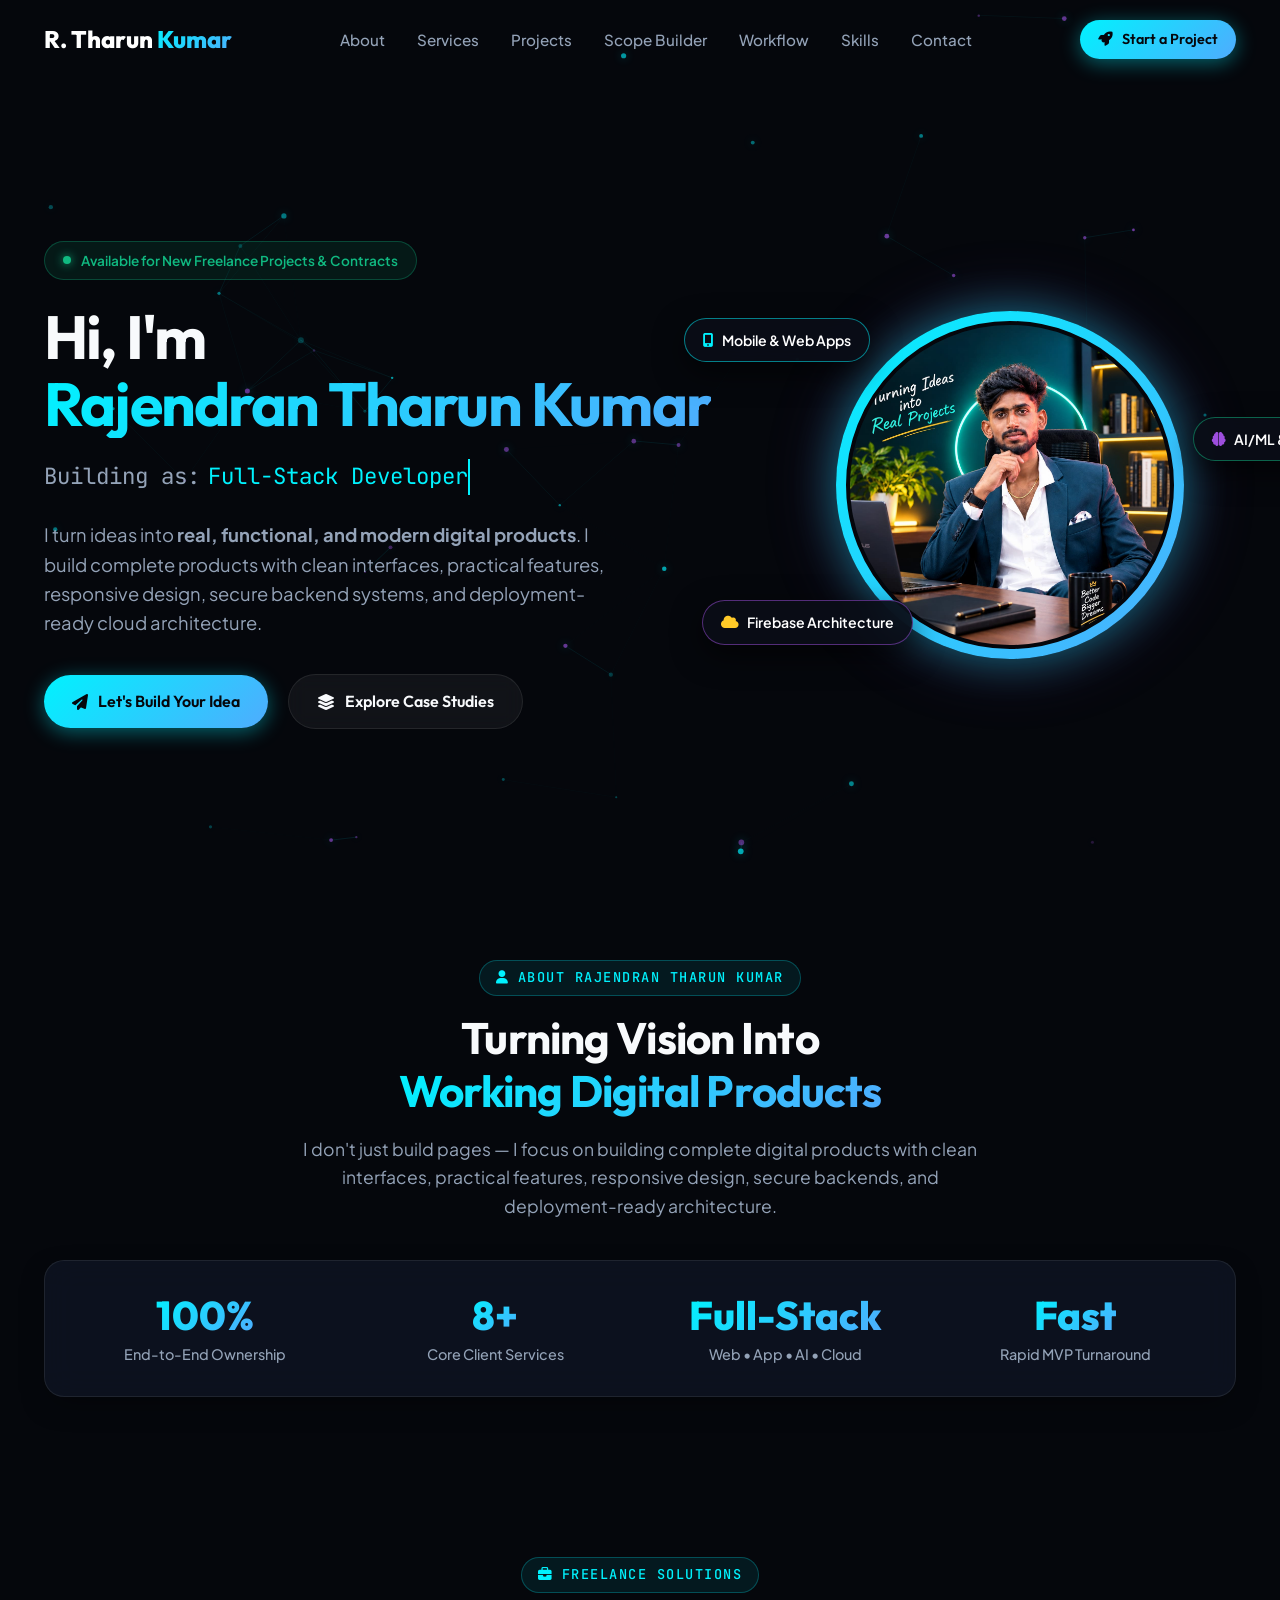
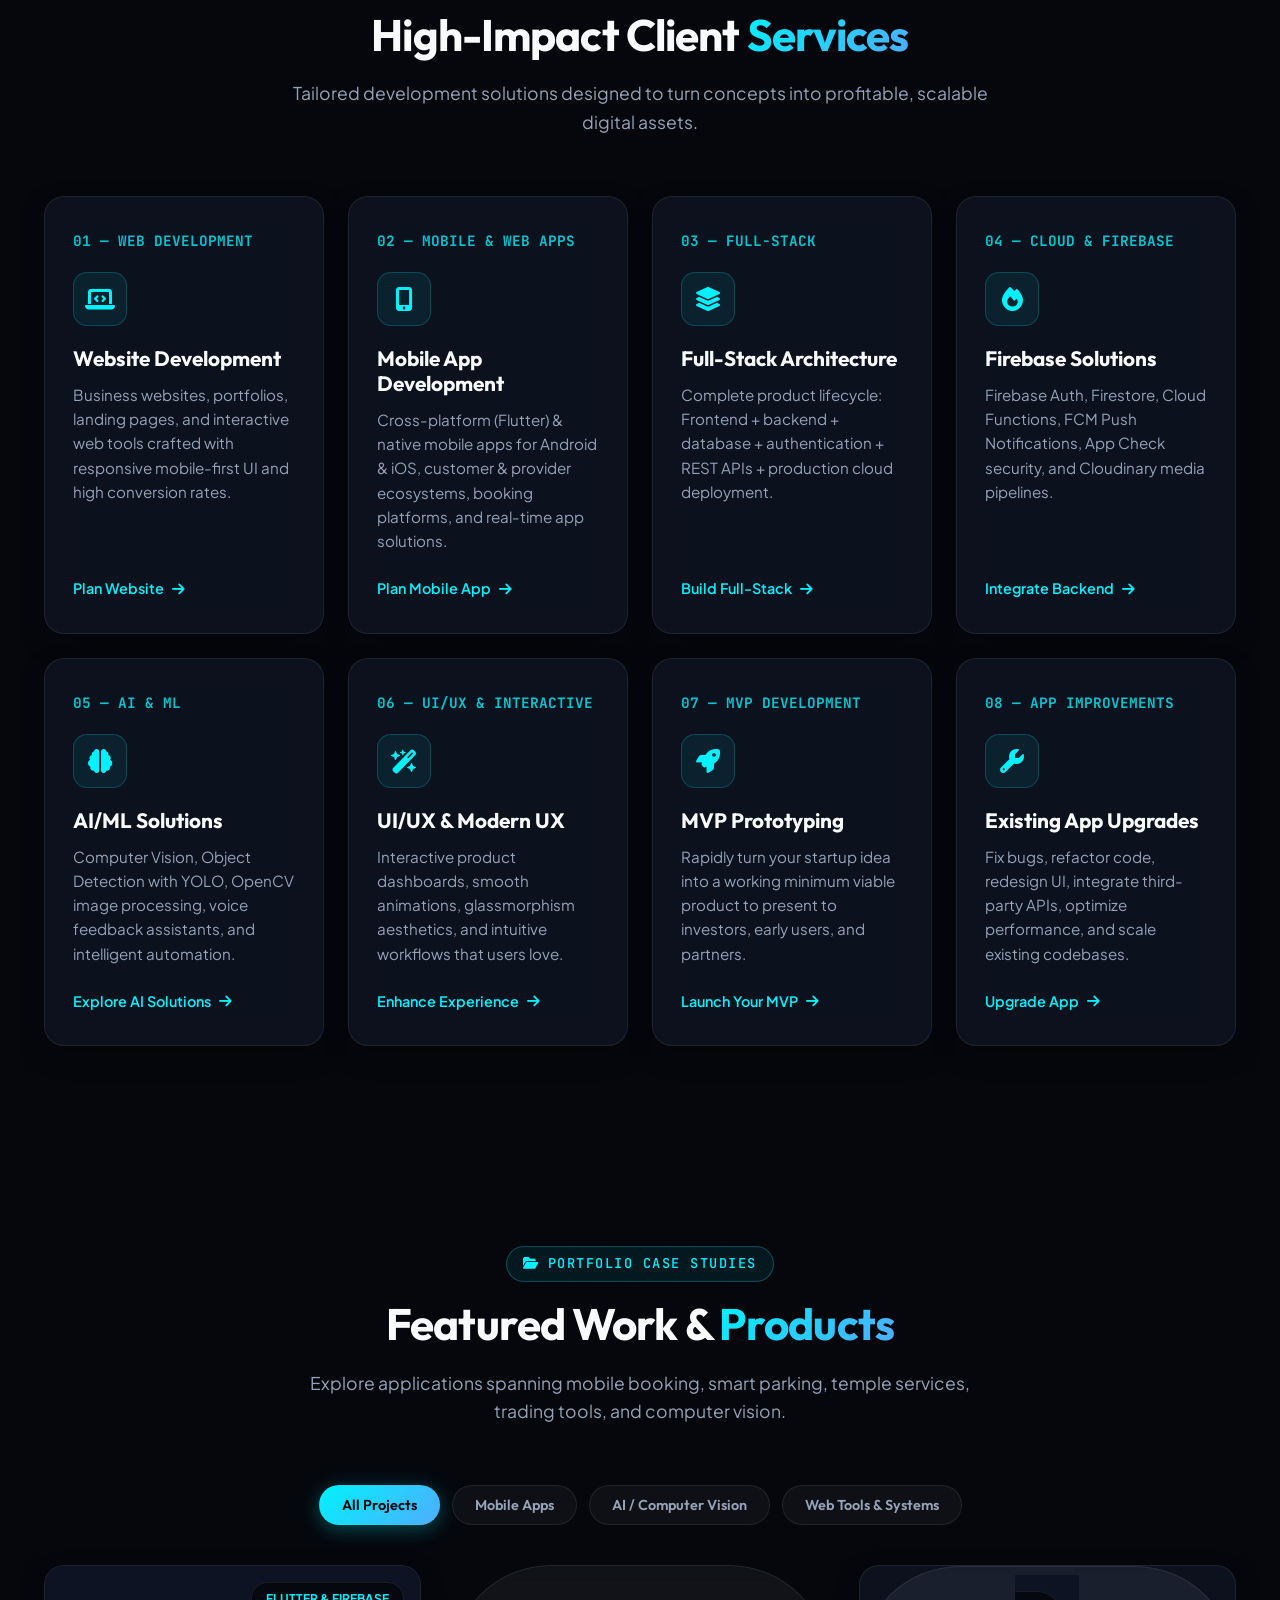
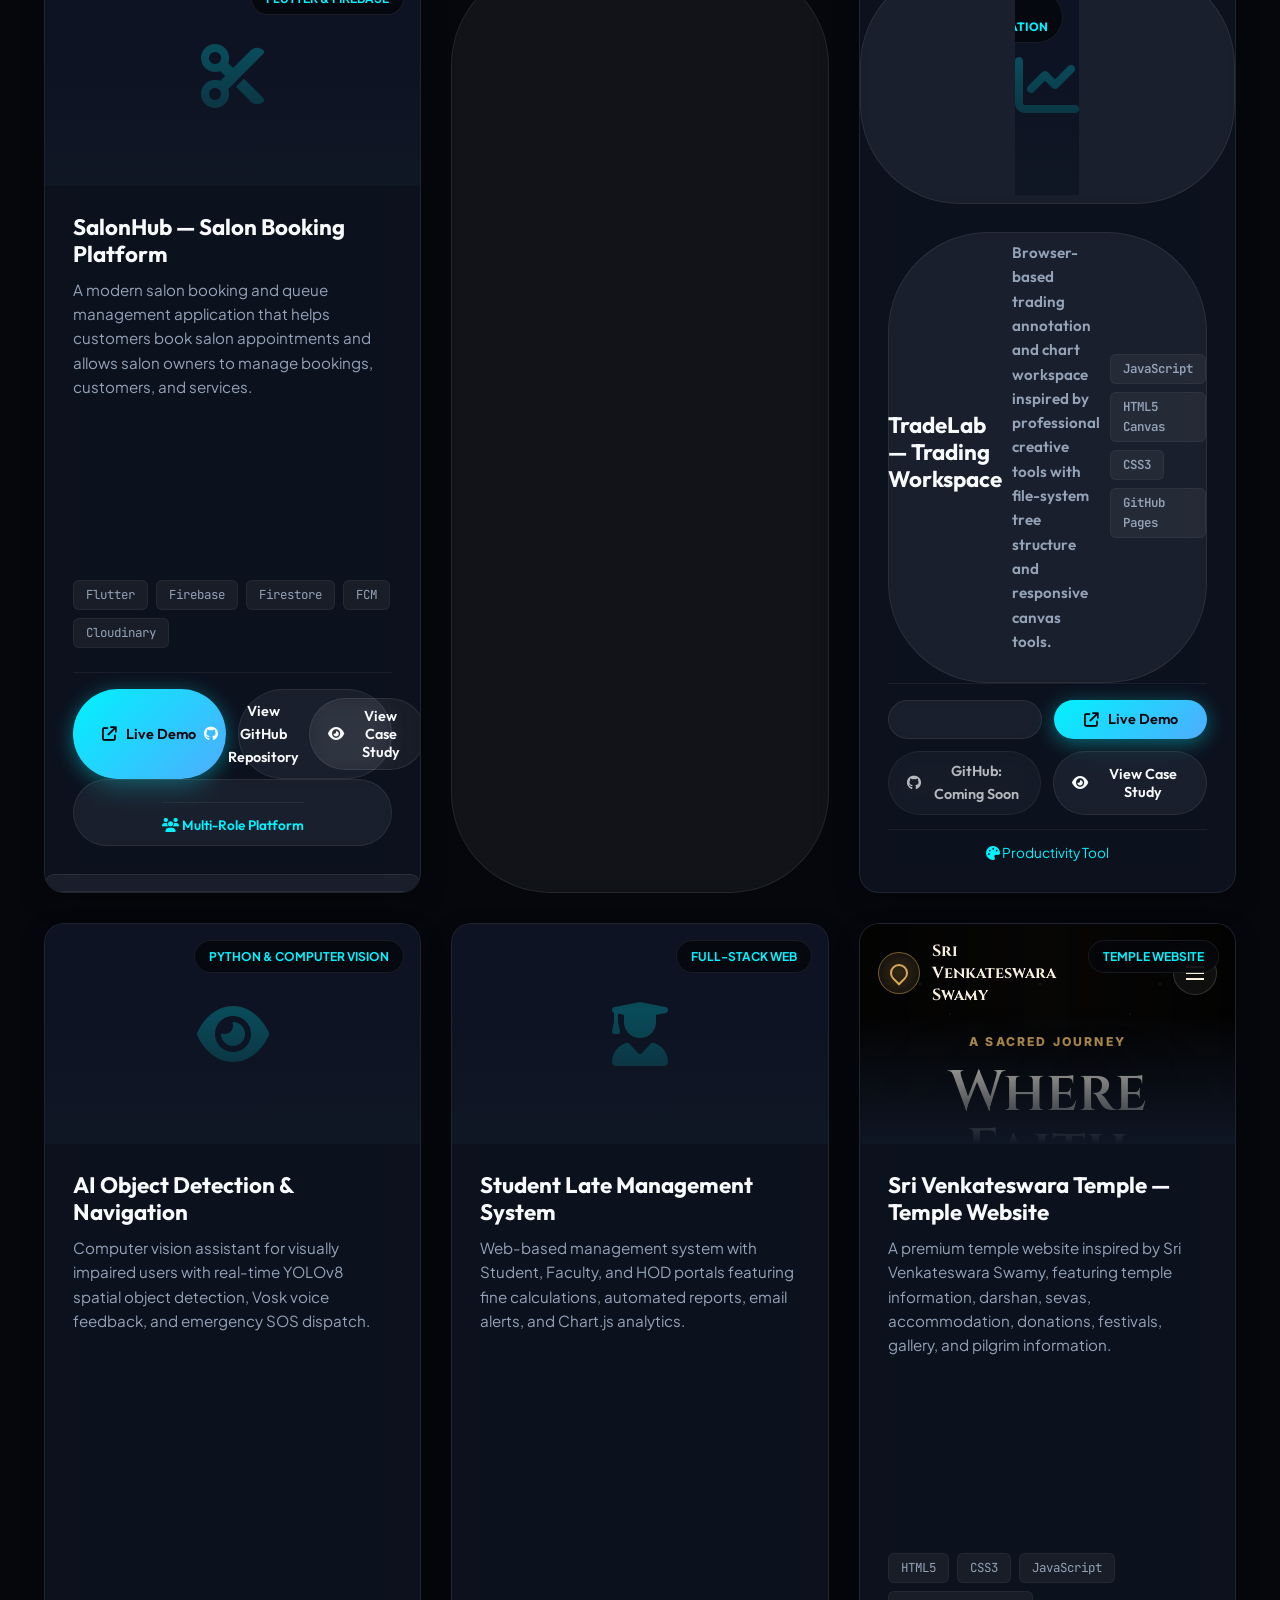
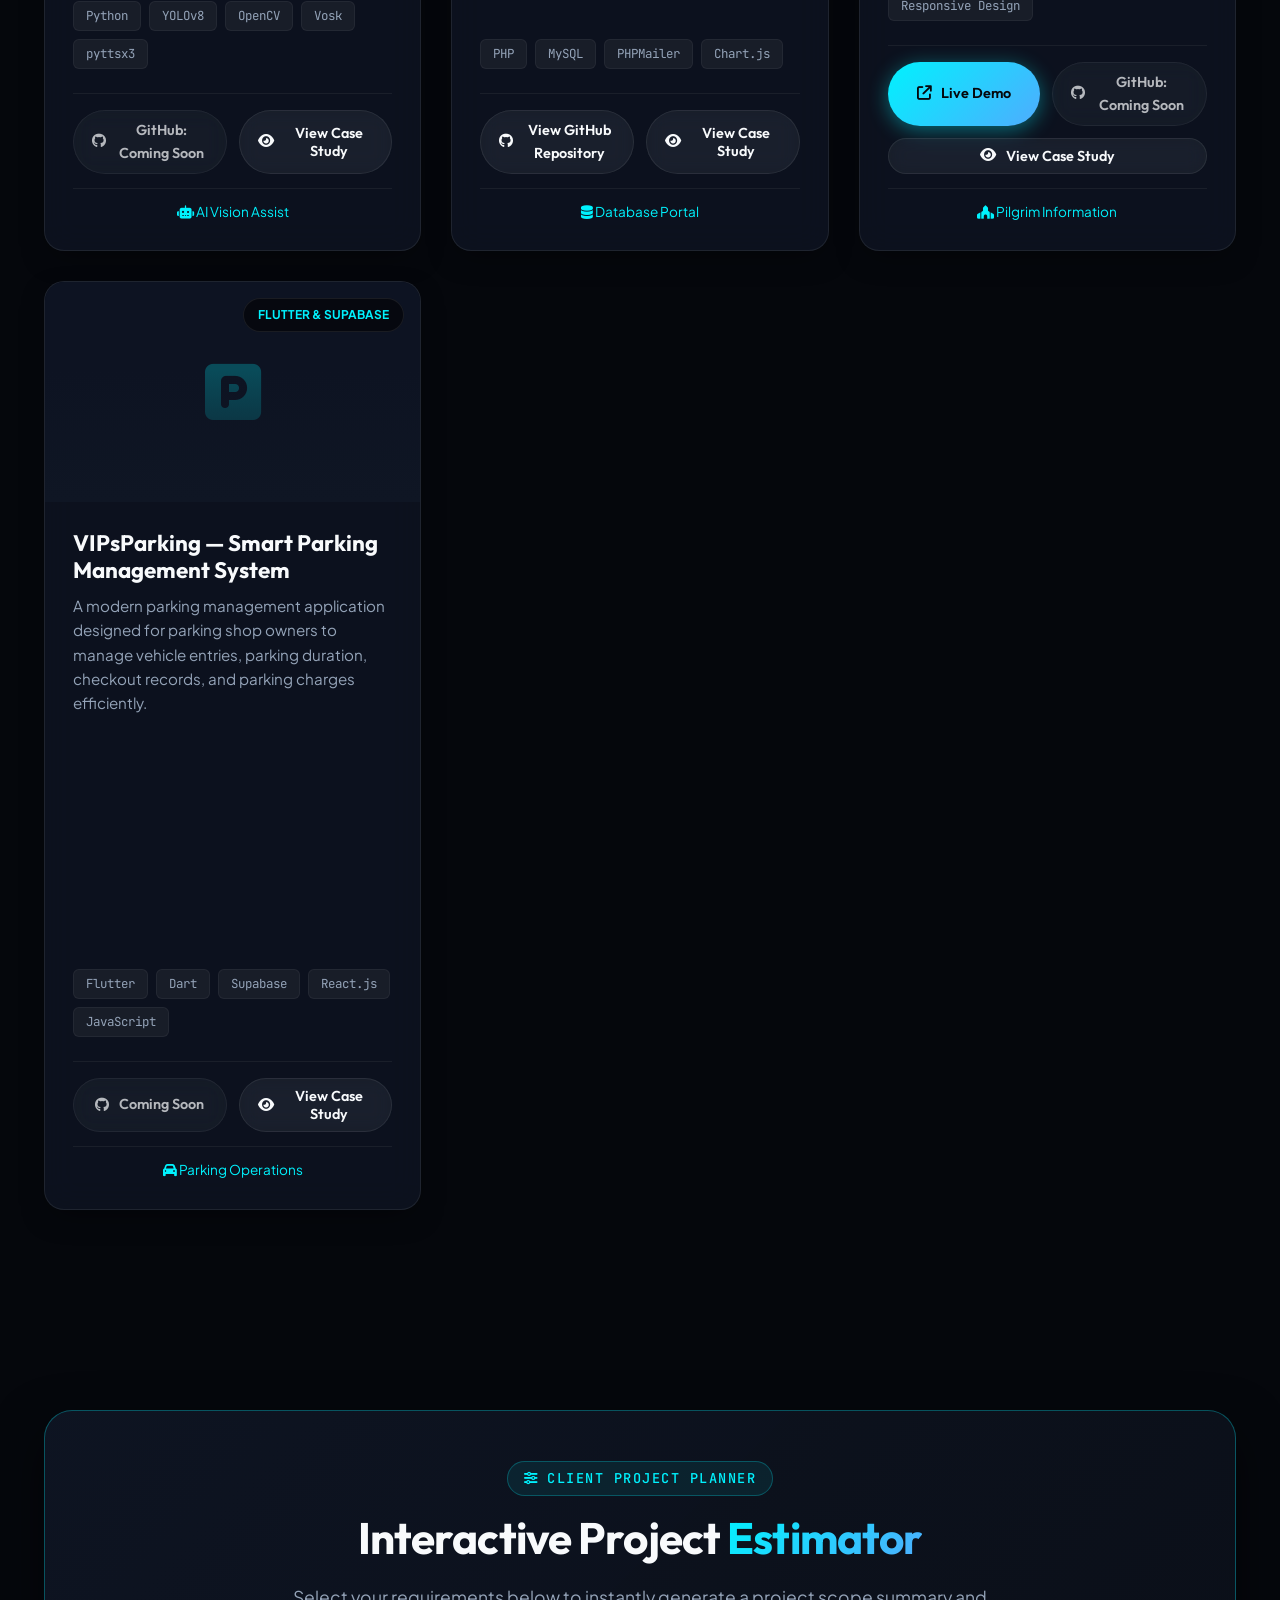
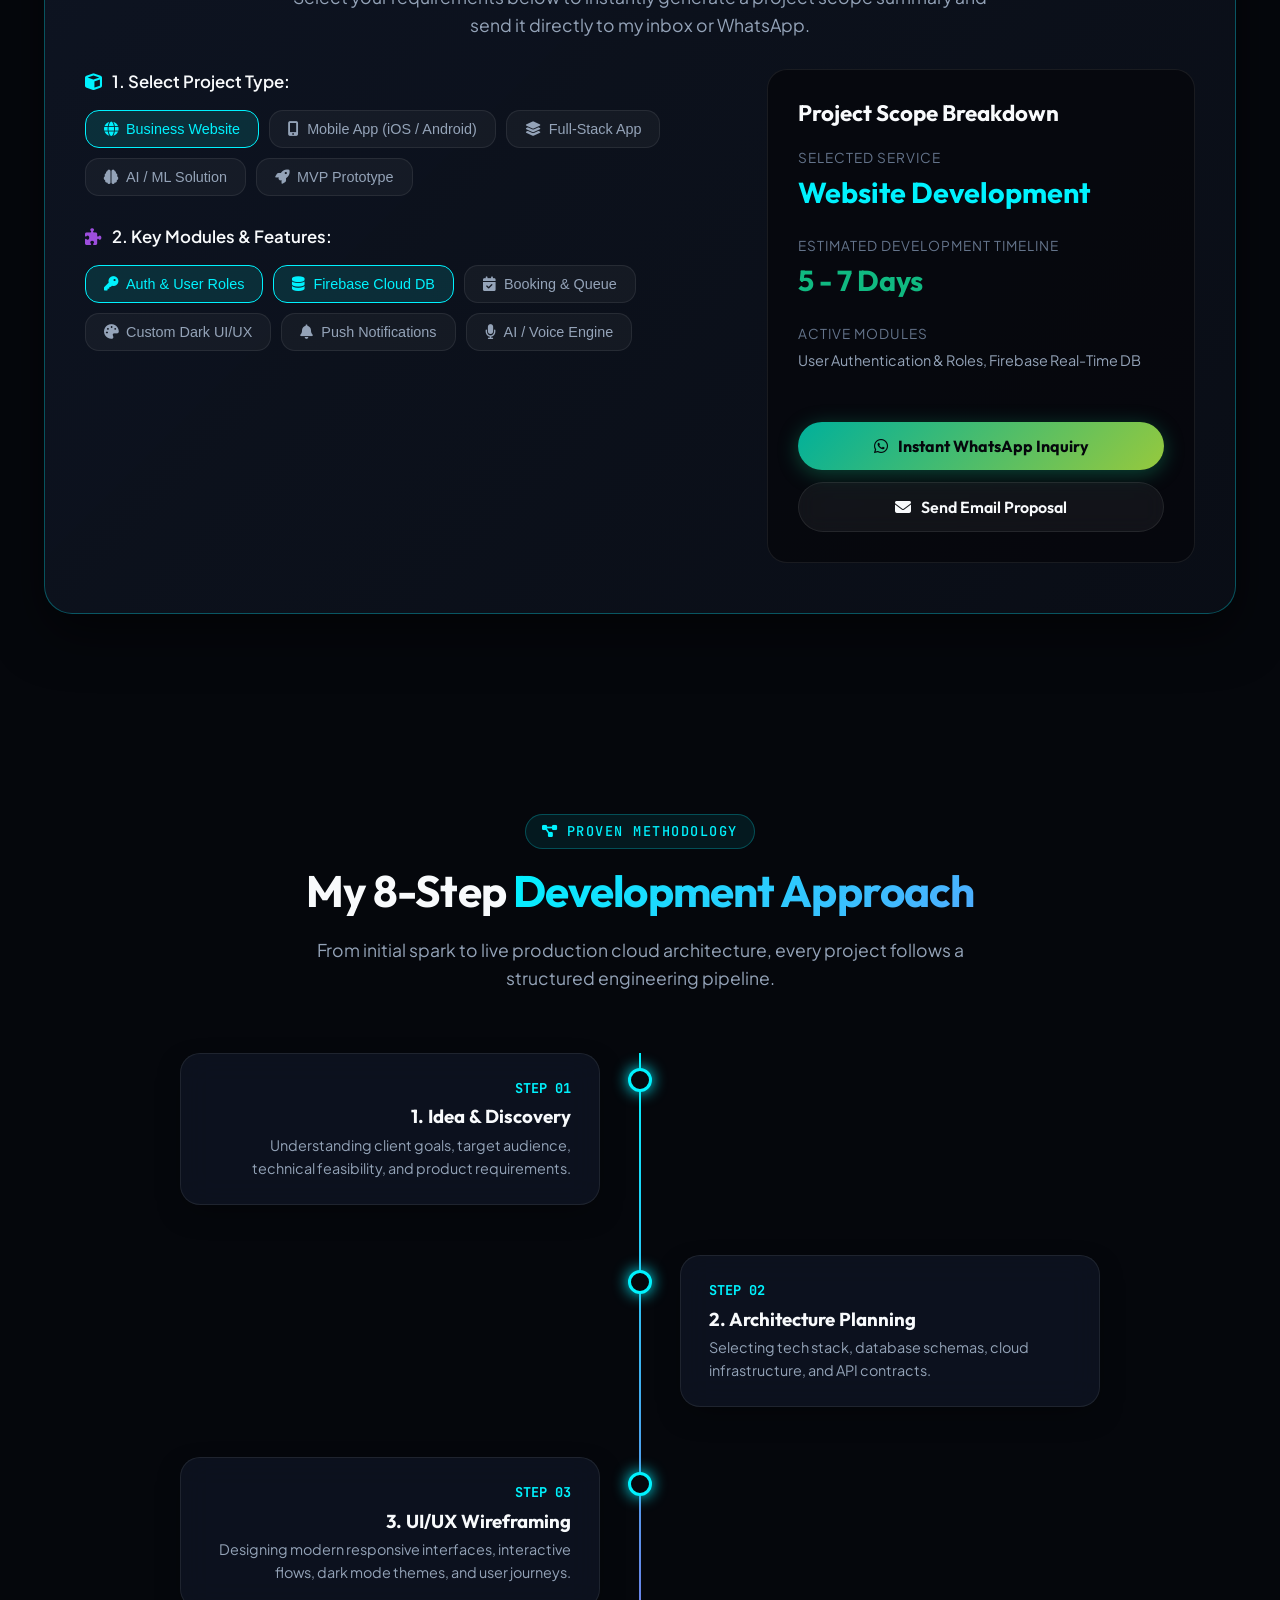
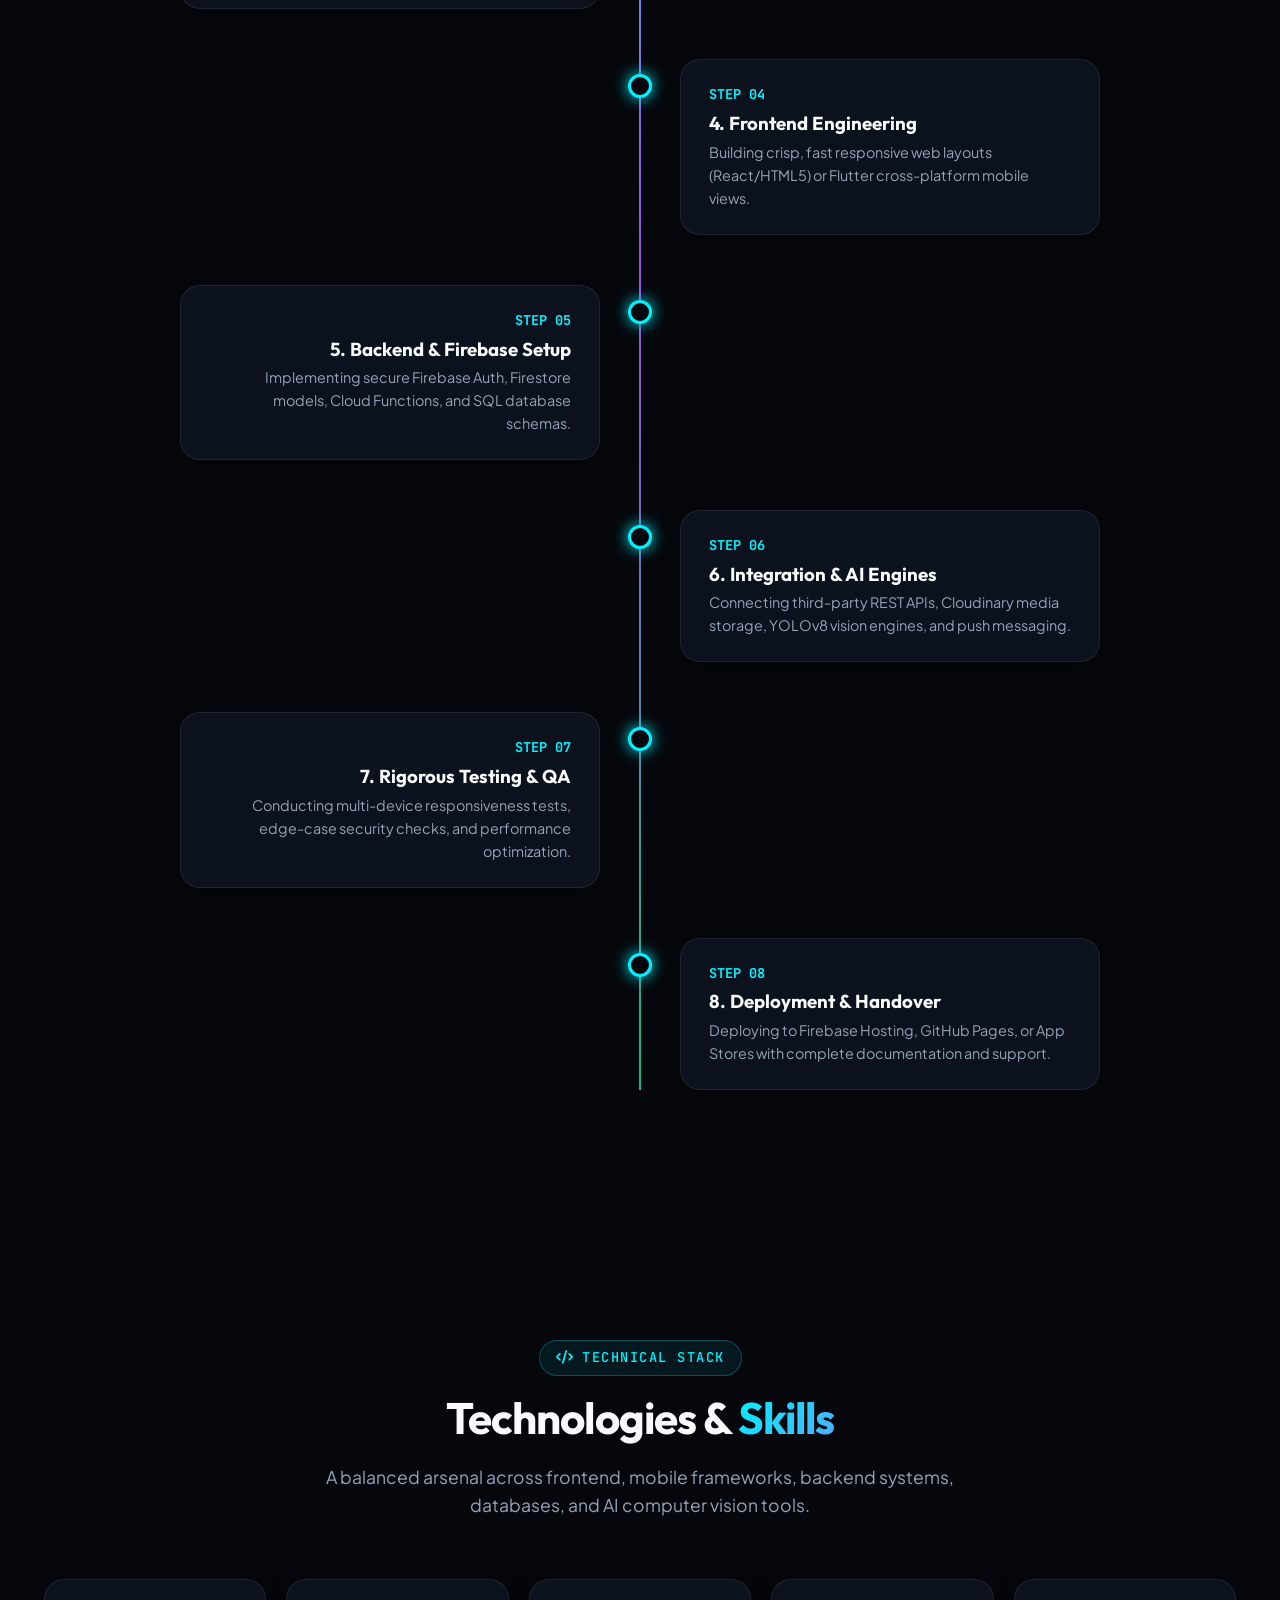
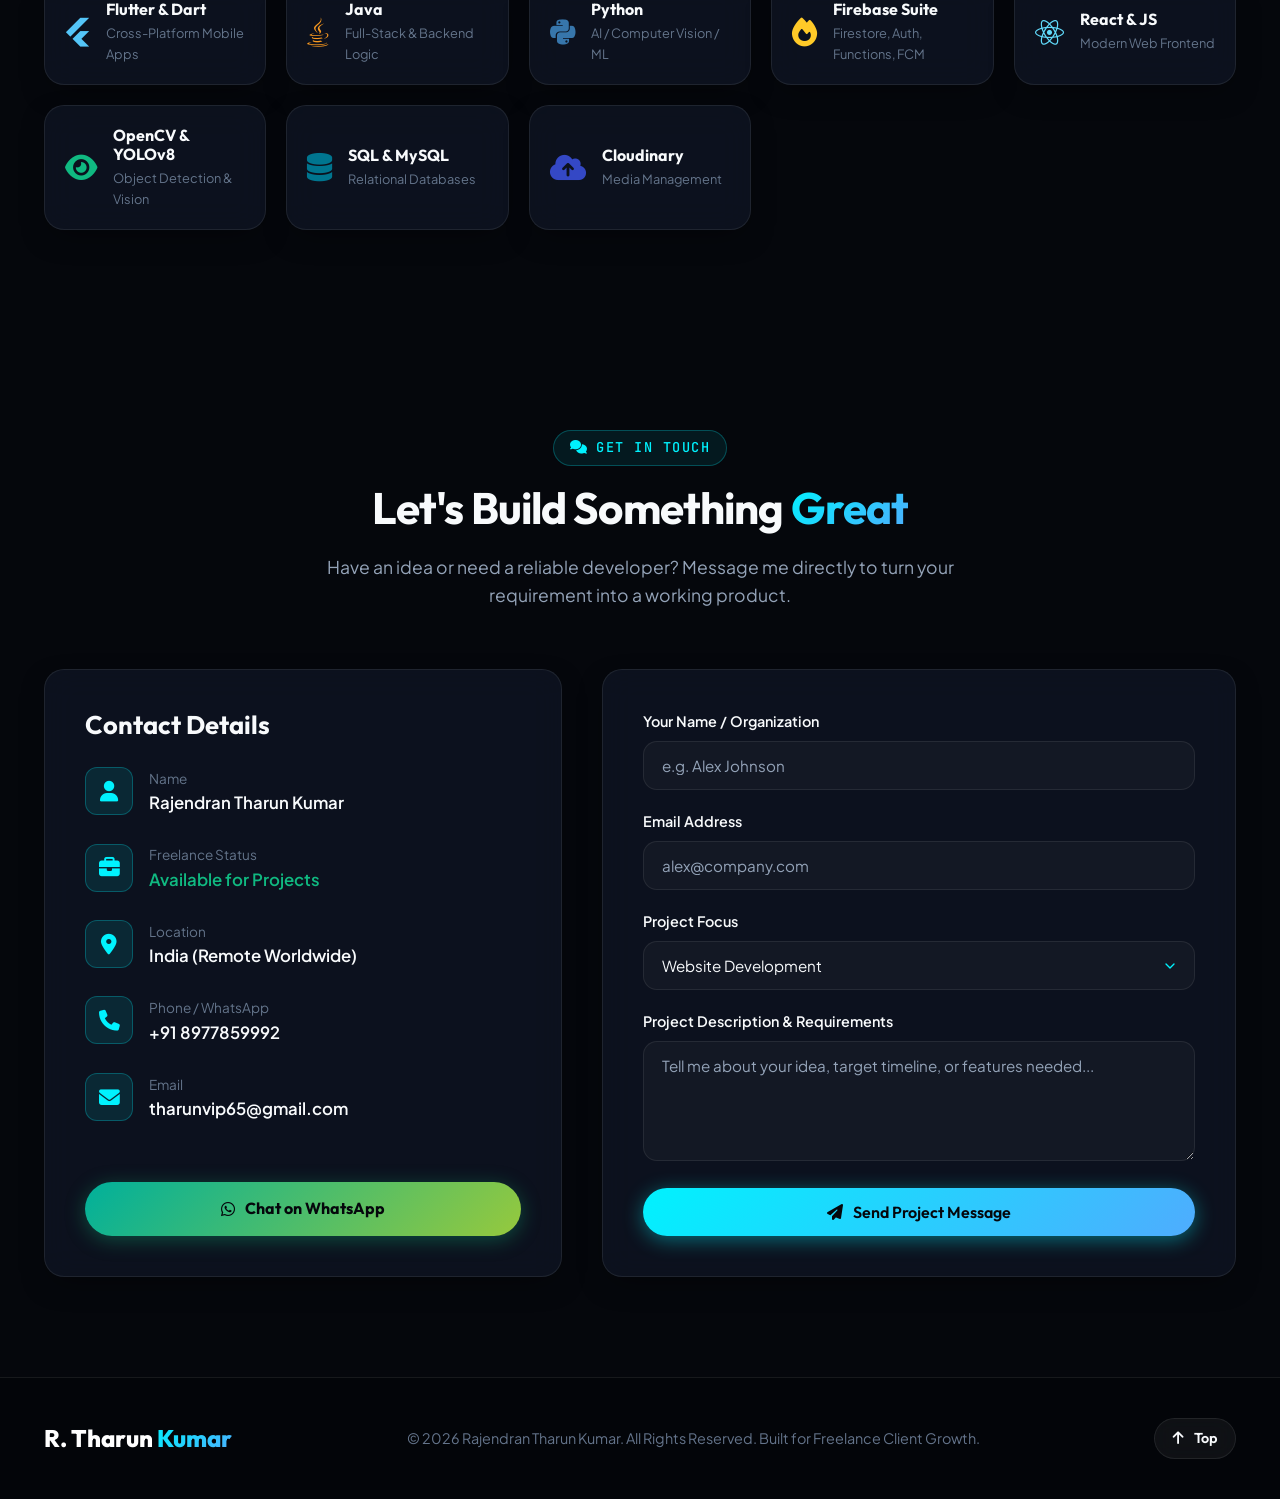
==== commit 897b4a86: "Updated portfolio website Co-authored-by: Copilot <223556219+Copilot@users.noreply.github.com>" ====
--- a/index.html
+++ b/index.html
@@ -5,6 +5,7 @@
   <meta name="viewport" content="width=device-width, initial-scale=1.0">
   <title>Rajendran Tharun Kumar | Full-Stack, Mobile & Web App, AI/ML Freelance Developer</title>
   <meta name="description" content="Portfolio of Rajendran Tharun Kumar - Full-Stack Developer, Mobile & Web App Engineer, and AI/ML Developer. I turn ideas into complete, production-ready digital products.">
+  <link rel="icon" href="data:,">
   
   <!-- Font Awesome & Lucide Icons -->
   <link rel="stylesheet" href="https://cdnjs.cloudflare.com/ajax/libs/font-awesome/6.4.0/css/all.min.css">
@@ -243,7 +244,7 @@
       <div class="section-header">
         <div class="section-tag"><i class="fa-solid fa-folder-open"></i> Portfolio Case Studies</div>
         <h2 class="section-title">Featured Work & <span class="gradient-text">Products</span></h2>
-        <p class="section-subtitle">Explore selected applications spanning mobile ecosystems, trading workspaces, computer vision AI, and enterprise web systems.</p>
+        <p class="section-subtitle">Explore applications spanning mobile booking, smart parking, temple services, trading tools, and computer vision.</p>
       </div>
 
       <!-- Project Category Filters -->
@@ -264,7 +265,7 @@
           </div>
           <div class="project-body">
             <h3 class="project-title">SalonHub — Salon Booking Platform</h3>
-            <p class="project-desc">A complete salon booking ecosystem featuring Customer, Salon Owner, and Platform Admin roles with real-time queue tracking and token systems.</p>
+            <p class="project-desc">A modern salon booking and queue management application that helps customers book salon appointments and allows salon owners to manage bookings, customers, and services.</p>
             <div class="tech-tags">
               <span class="tech-tag">Flutter</span>
               <span class="tech-tag">Firebase</span>
@@ -273,9 +274,11 @@
               <span class="tech-tag">Cloudinary</span>
             </div>
             <div class="project-footer">
-              <a href="https://salonapp-cf6f2.web.app" target="_blank" rel="noopener" class="btn btn-primary btn-sm">
-                <i class="fa-solid fa-eye"></i> SalonHub App
+              <a href="https://salonapp-cf6f2.web.app" target="_blank" rel="noopener noreferrer" class="btn btn-primary btn-sm">
+                <i class="fa-solid fa-arrow-up-right-from-square"></i> Live Demo
               </a>
+              <a href="https://github.com/Tharunvip/Salon_App" target="_blank" rel="noopener noreferrer" class="btn btn-secondary btn-sm">
+                <i class="fa-brands fa-github"></i> View GitHub Repository
               <button class="btn btn-secondary btn-sm" onclick="openProjectModal('salonhub')">
                 <i class="fa-solid fa-eye"></i> View Case Study
               </button>
@@ -303,9 +306,12 @@
               <span class="tech-tag">GitHub Pages</span>
             </div>
             <div class="project-footer">
-              <a href="https://tharunvip.github.io/TradeLab/" target="_blank" rel="noopener" class="btn btn-primary btn-sm">
-                <i class="fa-solid fa-eye"></i> TradeLab
+              <a href="https://tharunvip.github.io/TradeLab/" target="_blank" rel="noopener noreferrer" class="btn btn-primary btn-sm">
+                <i class="fa-solid fa-arrow-up-right-from-square"></i> Live Demo
               </a>
+              <span class="btn btn-secondary btn-sm project-link-disabled" aria-disabled="true">
+                <i class="fa-brands fa-github"></i> GitHub: Coming Soon
+              </span>
               <button class="btn btn-secondary btn-sm" onclick="openProjectModal('tradelab')">
                 <i class="fa-solid fa-eye"></i> View Case Study
               </button>
@@ -334,6 +340,9 @@
               <span class="tech-tag">pyttsx3</span>
             </div>
             <div class="project-footer">
+              <span class="btn btn-secondary btn-sm project-link-disabled" aria-disabled="true">
+                <i class="fa-brands fa-github"></i> GitHub: Coming Soon
+              </span>
               <button class="btn btn-secondary btn-sm" onclick="openProjectModal('aiassistant')">
                 <i class="fa-solid fa-eye"></i> View Case Study
               </button>
@@ -361,6 +370,9 @@
               <span class="tech-tag">Chart.js</span>
             </div>
             <div class="project-footer">
+              <a href="https://github.com/Tharunvip/Student_Latecomer_Management-Repo" target="_blank" rel="noopener noreferrer" class="btn btn-secondary btn-sm">
+                <i class="fa-brands fa-github"></i> View GitHub Repository
+              </a>
               <button class="btn btn-secondary btn-sm" onclick="openProjectModal('latemgmt')">
                 <i class="fa-solid fa-eye"></i> View Case Study
               </button>
@@ -371,33 +383,72 @@
           </div>
         </div>
 
-        <!-- Project 5: Sri Dhesamma -->
+        <!-- Project 5: Sri Venkateswara Temple -->
         <div class="glass-card project-card" data-category="web">
           <div class="project-banner">
-            <img src="dhesamma.svg" alt="Sri Dhesamma temple pilgrimage site preview" class="project-thumb" />
-            <div class="project-category-badge">Interactive Web Experience</div>
+            <iframe
+              src="temple-preview/index.html"
+              title="Sri Venkateswara Temple website preview"
+              class="project-preview-frame"
+              loading="lazy"
+              tabindex="-1"
+            ></iframe>
+            <div class="project-category-badge">Temple Website</div>
             <div class="project-banner-overlay"></div>
           </div>
           <div class="project-body">
-            <h3 class="project-title">Sri Dhesamma — Temple Pilgrimage Platform</h3>
-            <p class="project-desc">A premium cinematic pilgrimage web experience covering darshan bookings, sevas, accommodation, and donations — with a parallax hero, animated intro, gallery lightbox, and festival storytelling.</p>
+            <h3 class="project-title">Sri Venkateswara Temple — Temple Website</h3>
+            <p class="project-desc">A premium temple website inspired by Sri Venkateswara Swamy, featuring temple information, darshan, sevas, accommodation, donations, festivals, gallery, and pilgrim information.</p>
             <div class="tech-tags">
               <span class="tech-tag">HTML5</span>
-              <span class="tech-tag">CSS3 Animations</span>
+              <span class="tech-tag">CSS3</span>
               <span class="tech-tag">JavaScript</span>
-              <span class="tech-tag">Responsive UI</span>
-              <span class="tech-tag">Intersection Observer</span>
+              <span class="tech-tag">Responsive Design</span>
             </div>
             <div class="project-footer">
-              <a href="https://tharunvip.github.io/sri-dhesamma/" target="_blank" rel="noopener" class="btn btn-primary btn-sm">
-                <i class="fa-solid fa-temple"></i> Live Site
+              <a href="https://tharunvip.github.io/sri-dhesamma/" target="_blank" rel="noopener noreferrer" class="btn btn-primary btn-sm">
+                <i class="fa-solid fa-arrow-up-right-from-square"></i> Live Demo
               </a>
-              <button class="btn btn-secondary btn-sm" onclick="openProjectModal('dhesamma')">
+              <span class="btn btn-secondary btn-sm project-link-disabled" aria-disabled="true">
+                <i class="fa-brands fa-github"></i> GitHub: Coming Soon
+              </span>
+              <button class="btn btn-secondary btn-sm" onclick="openProjectModal('venkateswara')">
                 <i class="fa-solid fa-eye"></i> View Case Study
               </button>
             </div>
             <div class="project-footer-secondary">
-              <span style="font-size: 0.85rem; color: var(--neon-cyan);"><i class="fa-solid fa-temple"></i> Pilgrimage Platform</span>
+              <span style="font-size: 0.85rem; color: var(--neon-cyan);"><i class="fa-solid fa-place-of-worship"></i> Pilgrim Information</span>
+            </div>
+          </div>
+        </div>
+
+        <!-- Project 6: VIPsParking -->
+        <div class="glass-card project-card" data-category="mobile">
+          <div class="project-banner">
+            <div class="project-category-badge">Flutter & Supabase</div>
+            <i class="fa-solid fa-square-parking project-icon-large"></i>
+            <div class="project-banner-overlay"></div>
+          </div>
+          <div class="project-body">
+            <h3 class="project-title">VIPsParking — Smart Parking Management System</h3>
+            <p class="project-desc">A modern parking management application designed for parking shop owners to manage vehicle entries, parking duration, checkout records, and parking charges efficiently.</p>
+            <div class="tech-tags">
+              <span class="tech-tag">Flutter</span>
+              <span class="tech-tag">Dart</span>
+              <span class="tech-tag">Supabase</span>
+              <span class="tech-tag">React.js</span>
+              <span class="tech-tag">JavaScript</span>
+            </div>
+            <div class="project-footer">
+              <span class="btn btn-secondary btn-sm project-link-disabled" aria-disabled="true">
+                <i class="fa-brands fa-github"></i> Coming Soon
+              </span>
+              <button class="btn btn-secondary btn-sm" onclick="openProjectModal('vipsparking')">
+                <i class="fa-solid fa-eye"></i> View Case Study
+              </button>
+            </div>
+            <div class="project-footer-secondary">
+              <span style="font-size: 0.85rem; color: var(--neon-cyan);"><i class="fa-solid fa-car"></i> Parking Operations</span>
             </div>
           </div>
         </div>
--- a/styles.css
+++ b/styles.css
@@ -671,8 +671,10 @@
 
 .projects-grid {
   display: grid;
-  grid-template-columns: repeat(auto-fill, minmax(360px, 1fr));
+  grid-template-columns: repeat(auto-fit, minmax(min(100%, 360px), 1fr));
+  grid-auto-rows: 1fr;
   gap: 30px;
+  align-items: stretch;
 }
 
 .project-card {
@@ -716,6 +718,16 @@
   object-fit: cover;
   z-index: 0;
   transition: transform 0.45s ease;
+}
+
+.project-preview-frame {
+  position: absolute;
+  inset: 0;
+  width: 100%;
+  height: 100%;
+  border: 0;
+  background: #0d1322;
+  pointer-events: none;
 }
 
 .project-card:hover .project-thumb {
@@ -785,15 +797,23 @@
   justify-content: center;
   gap: 12px;
   flex-wrap: wrap;
+  margin-top: auto;
   padding-top: 16px;
   border-top: 1px solid rgba(255, 255, 255, 0.06);
 }
 
 .project-footer .btn {
   flex: 1 1 0%;
-  min-width: 150px;
+  min-width: min(100%, 150px);
   justify-content: center;
-  white-space: nowrap;
+  white-space: normal;
+  text-align: center;
+}
+
+.project-link-disabled {
+  cursor: not-allowed;
+  opacity: 0.72;
+  pointer-events: none;
 }
 
 .project-footer-secondary {
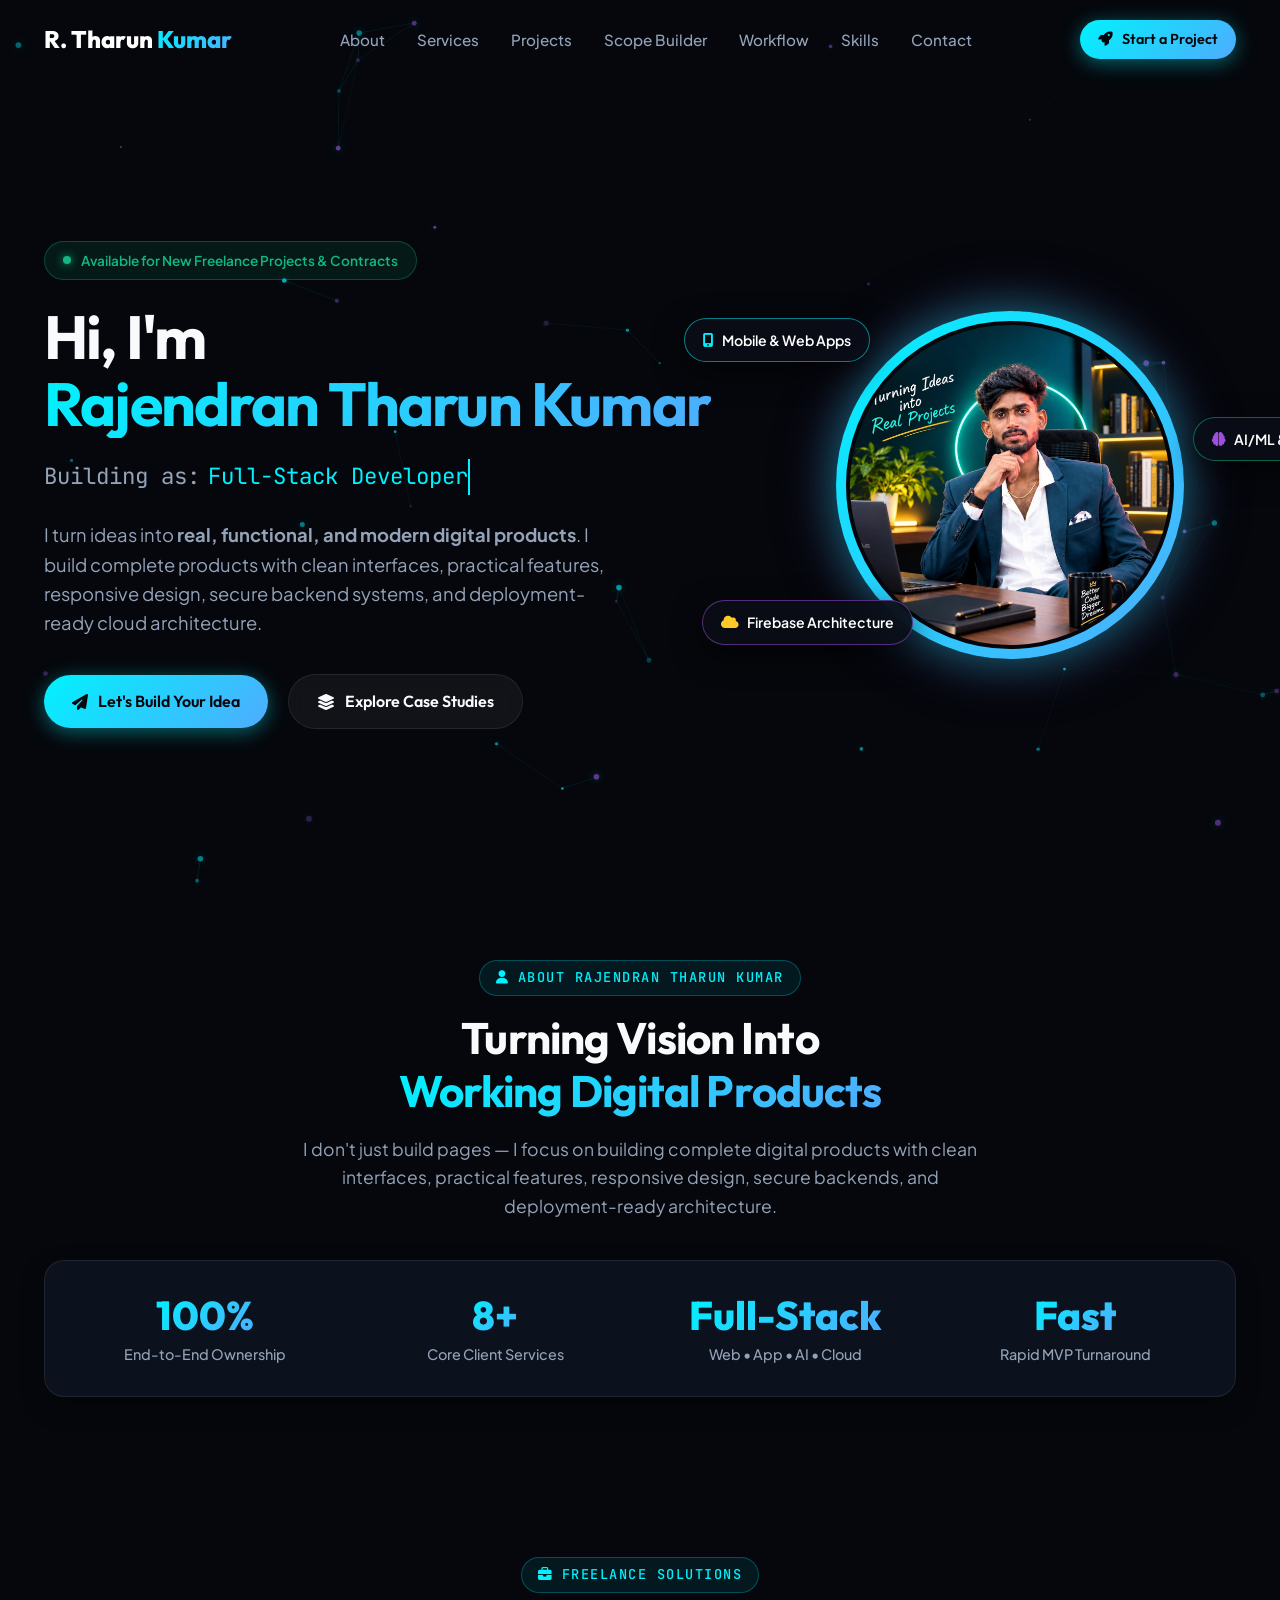
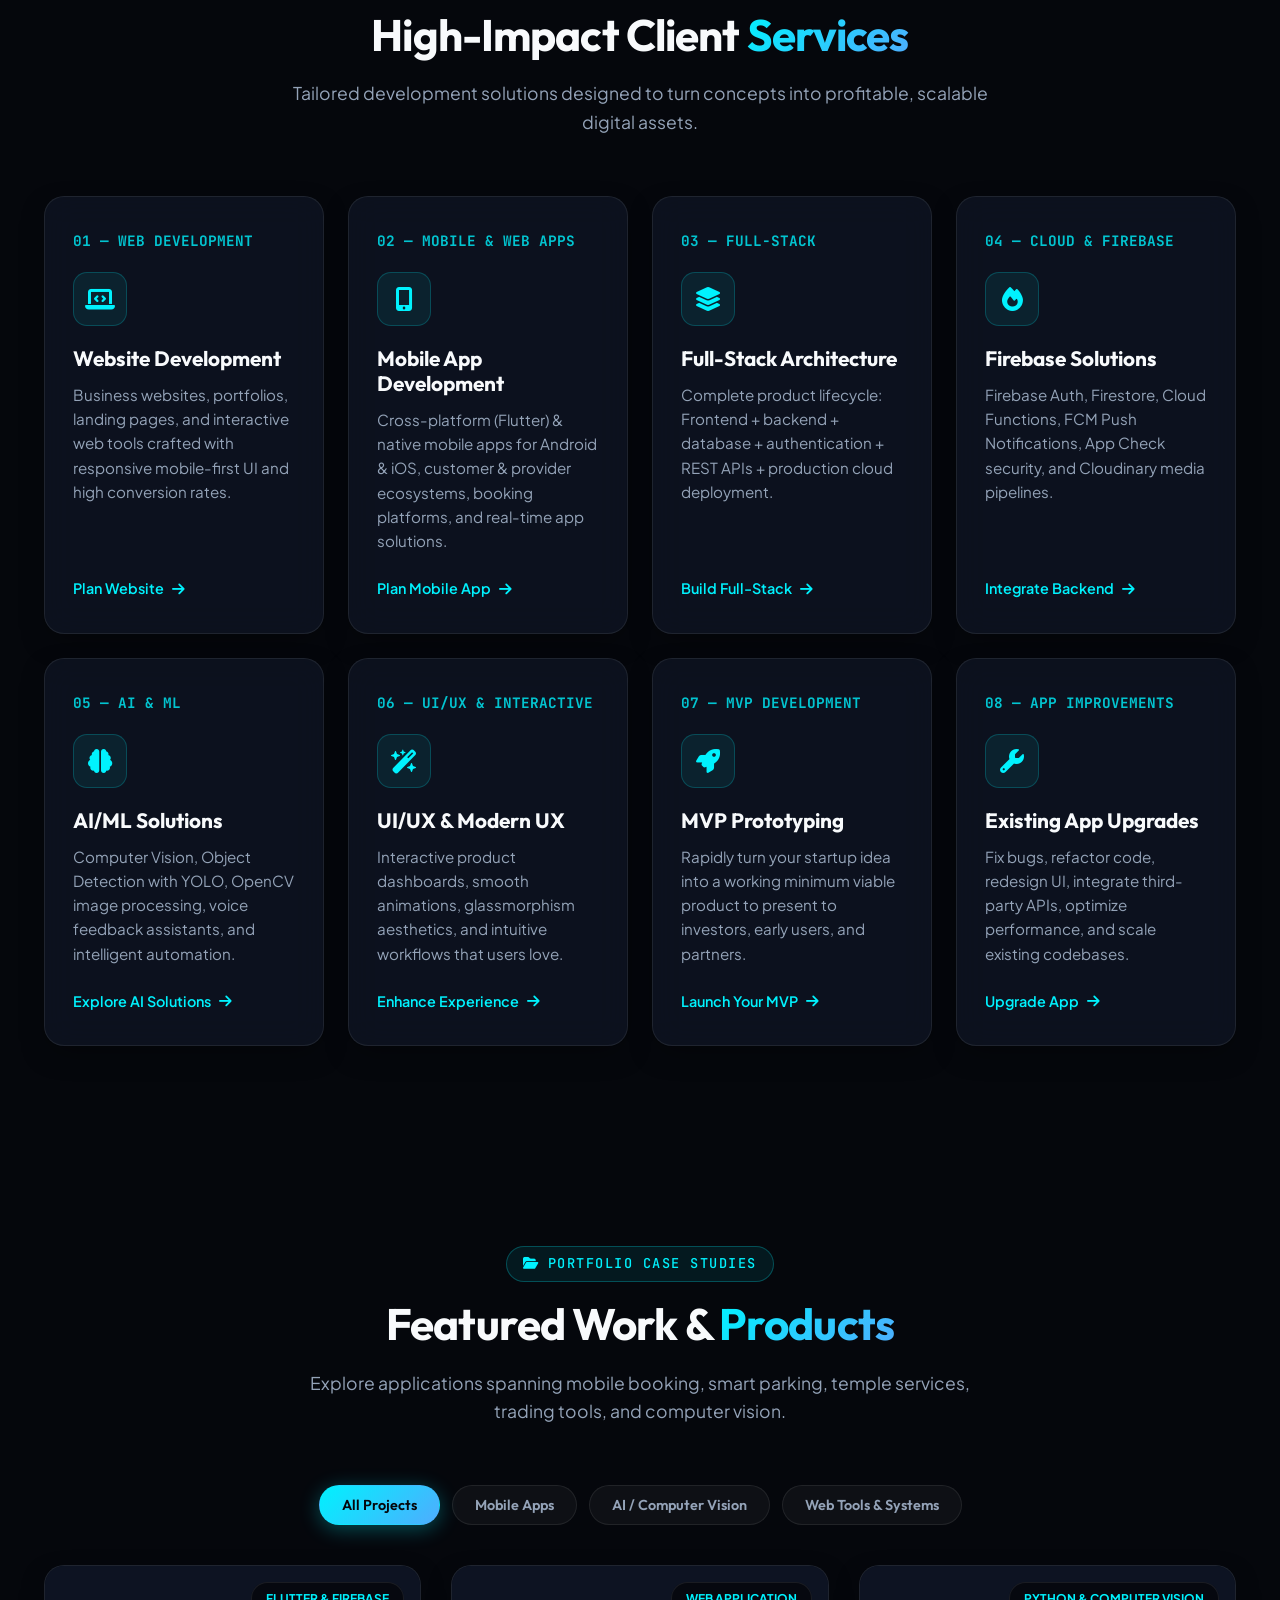
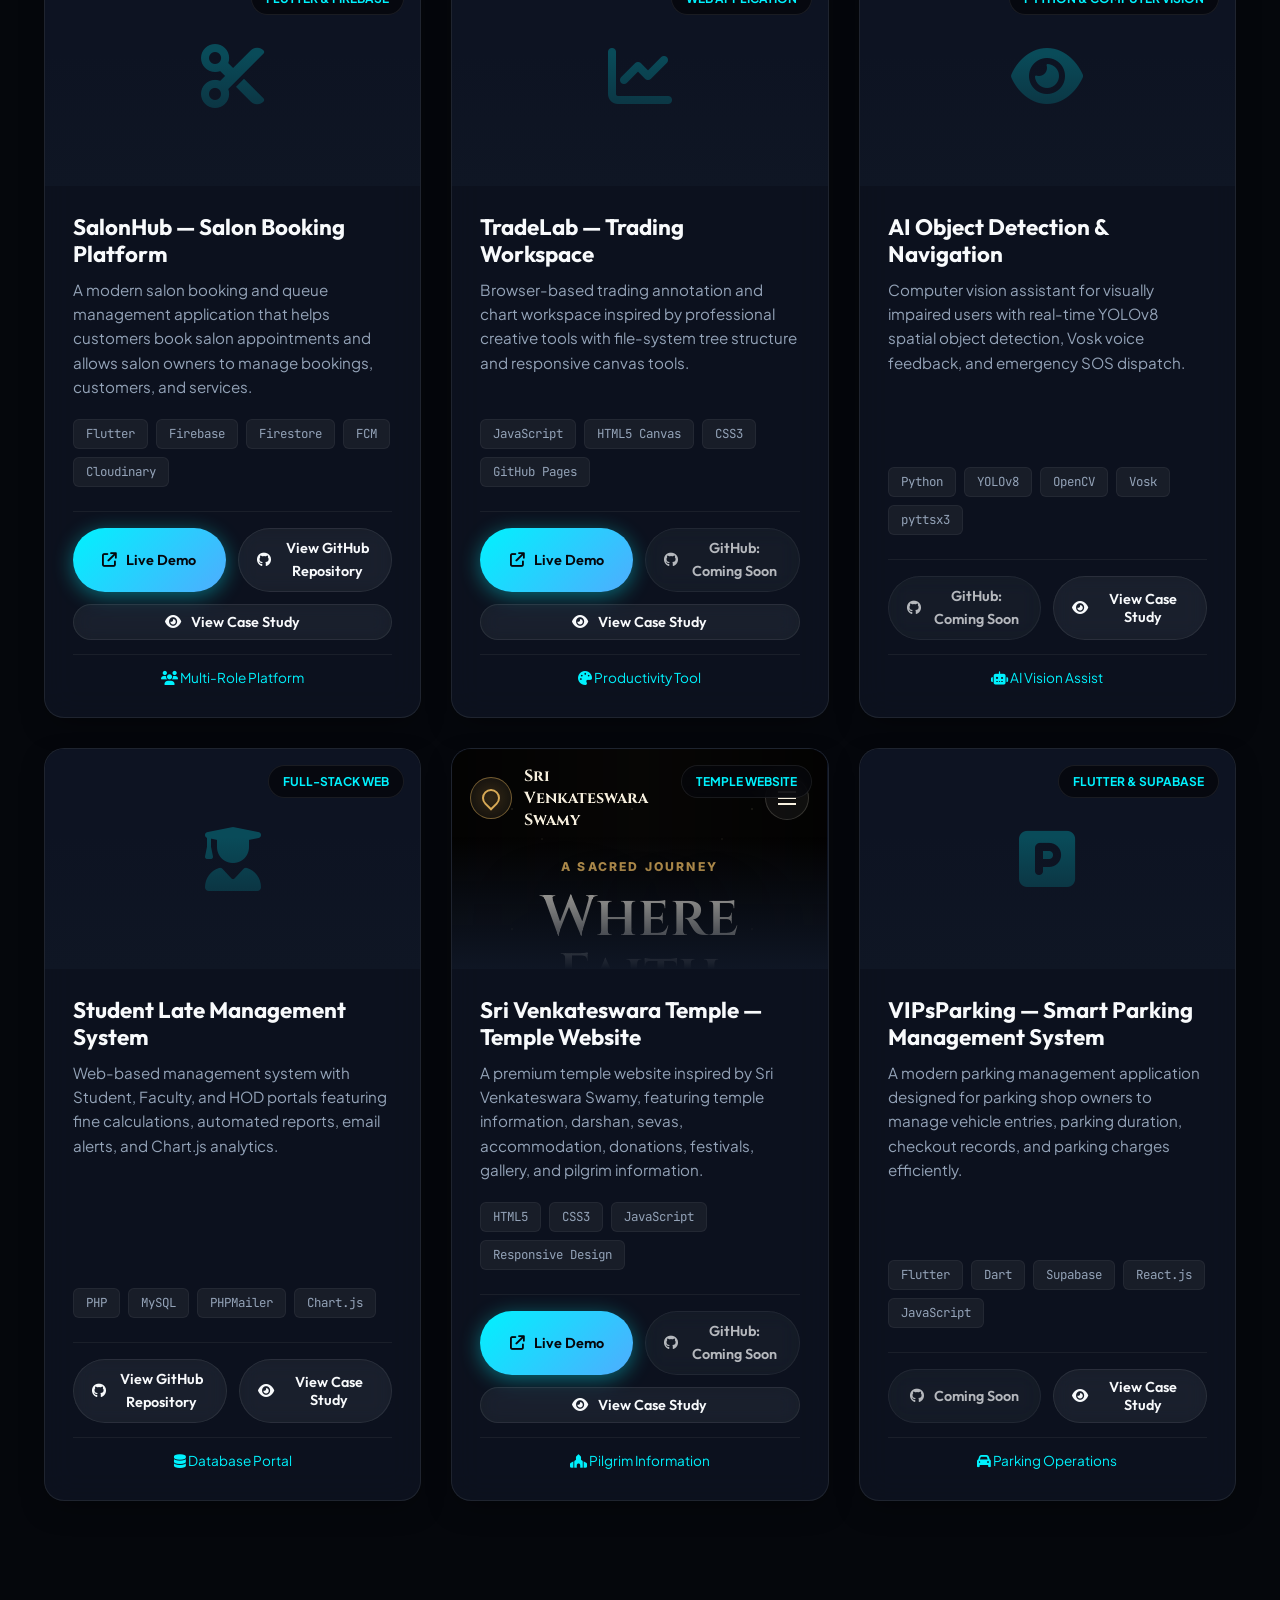
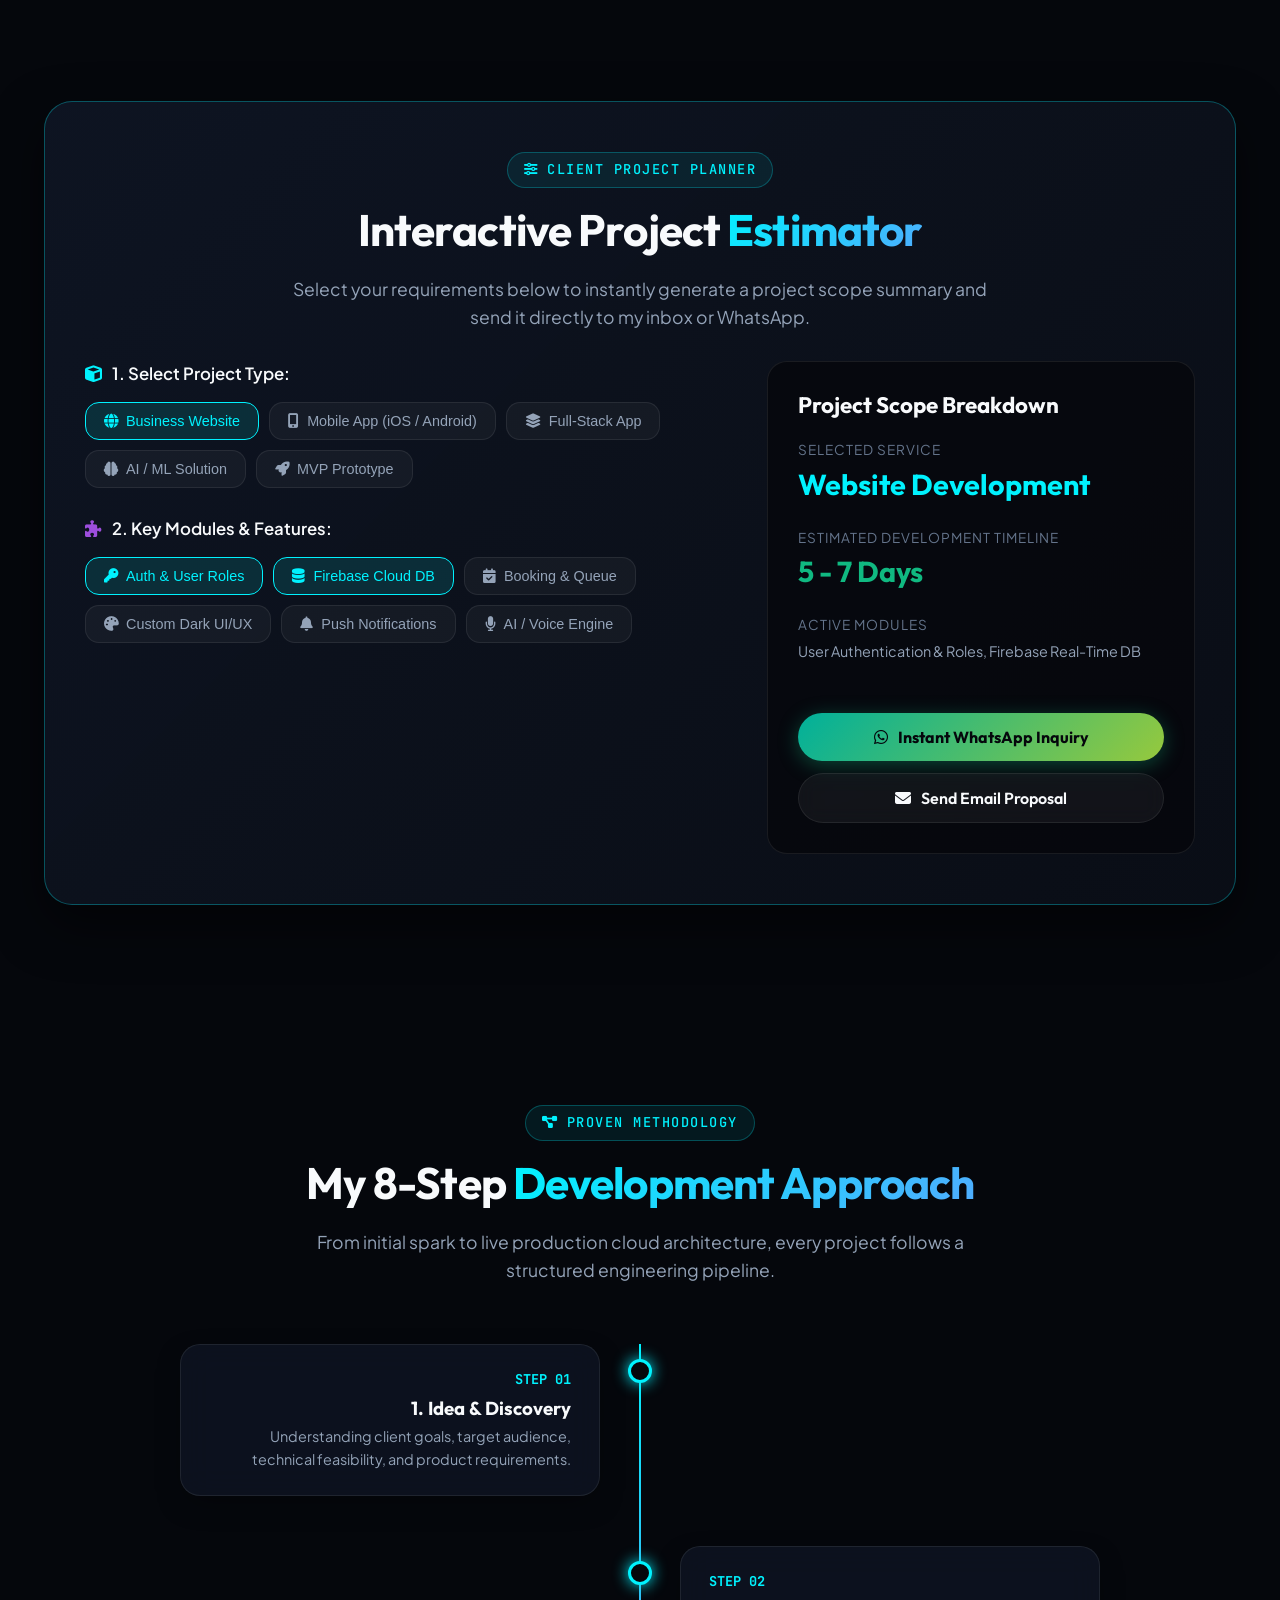
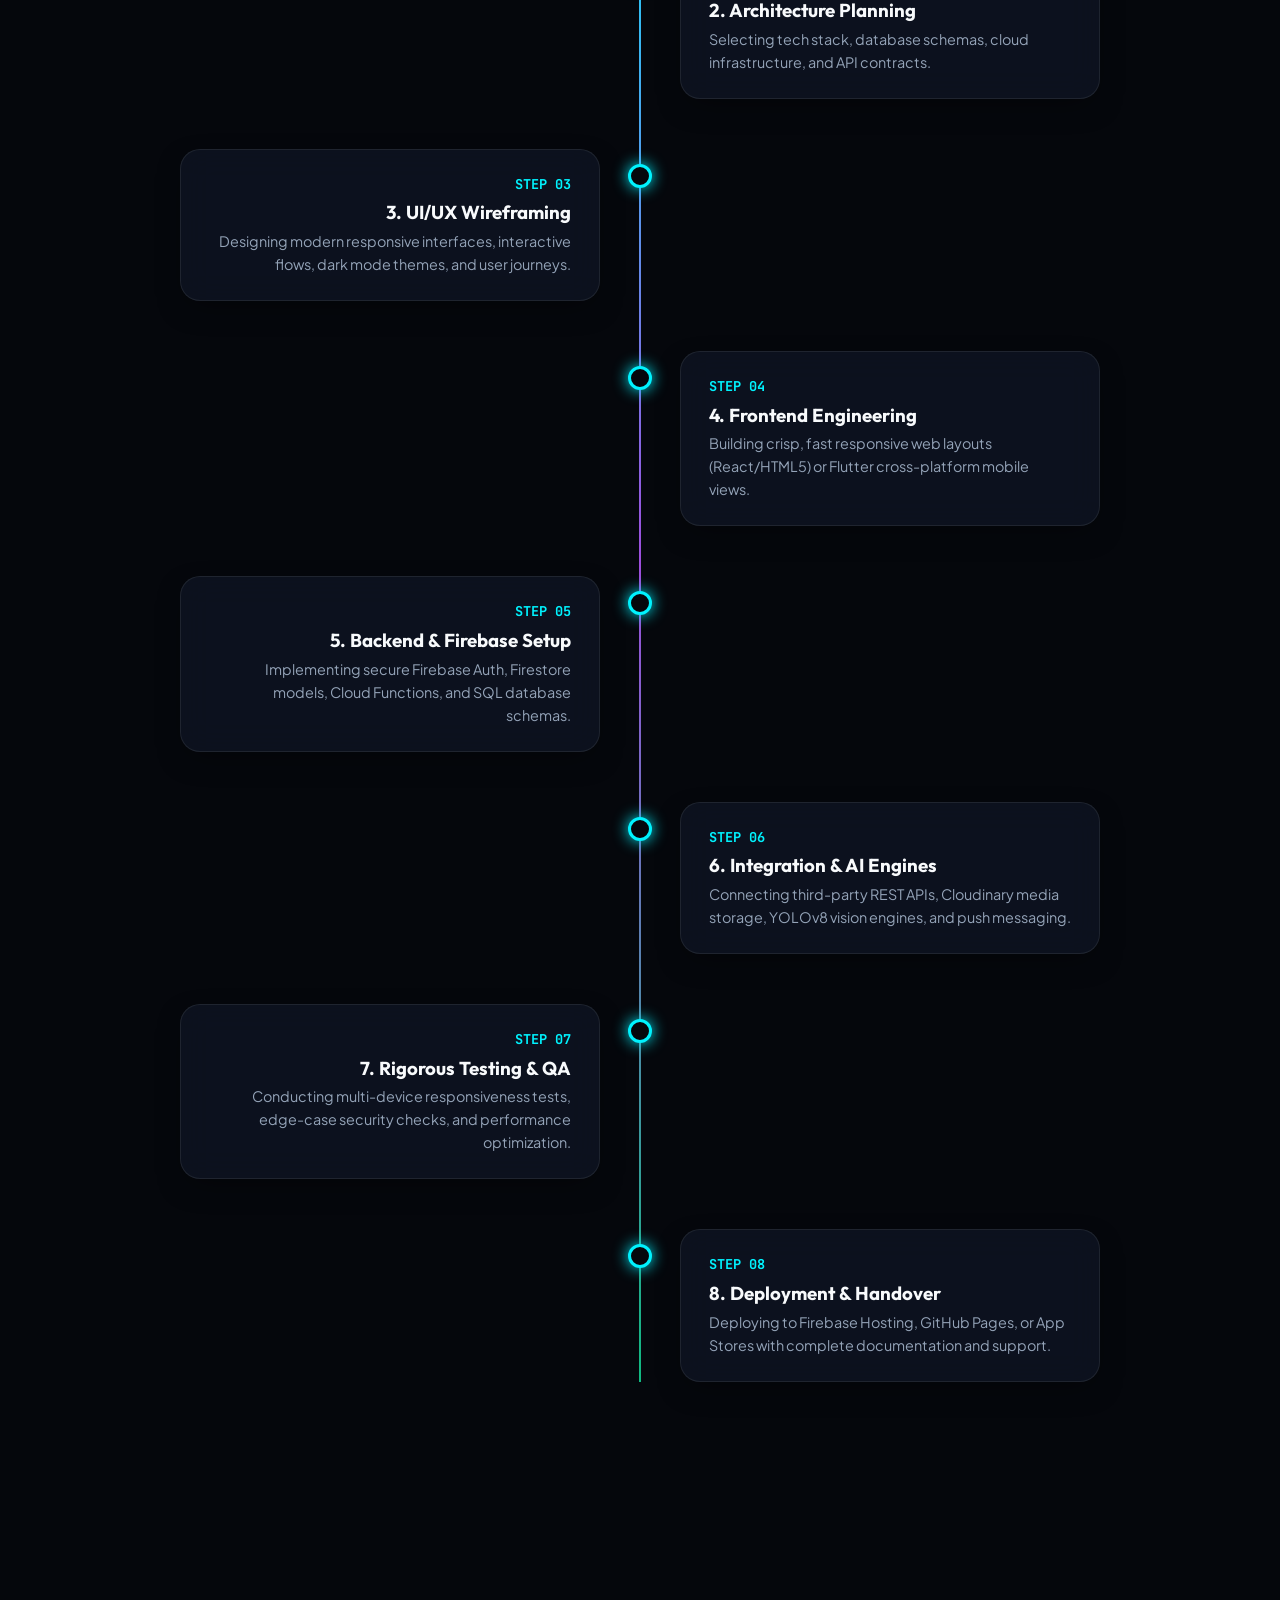
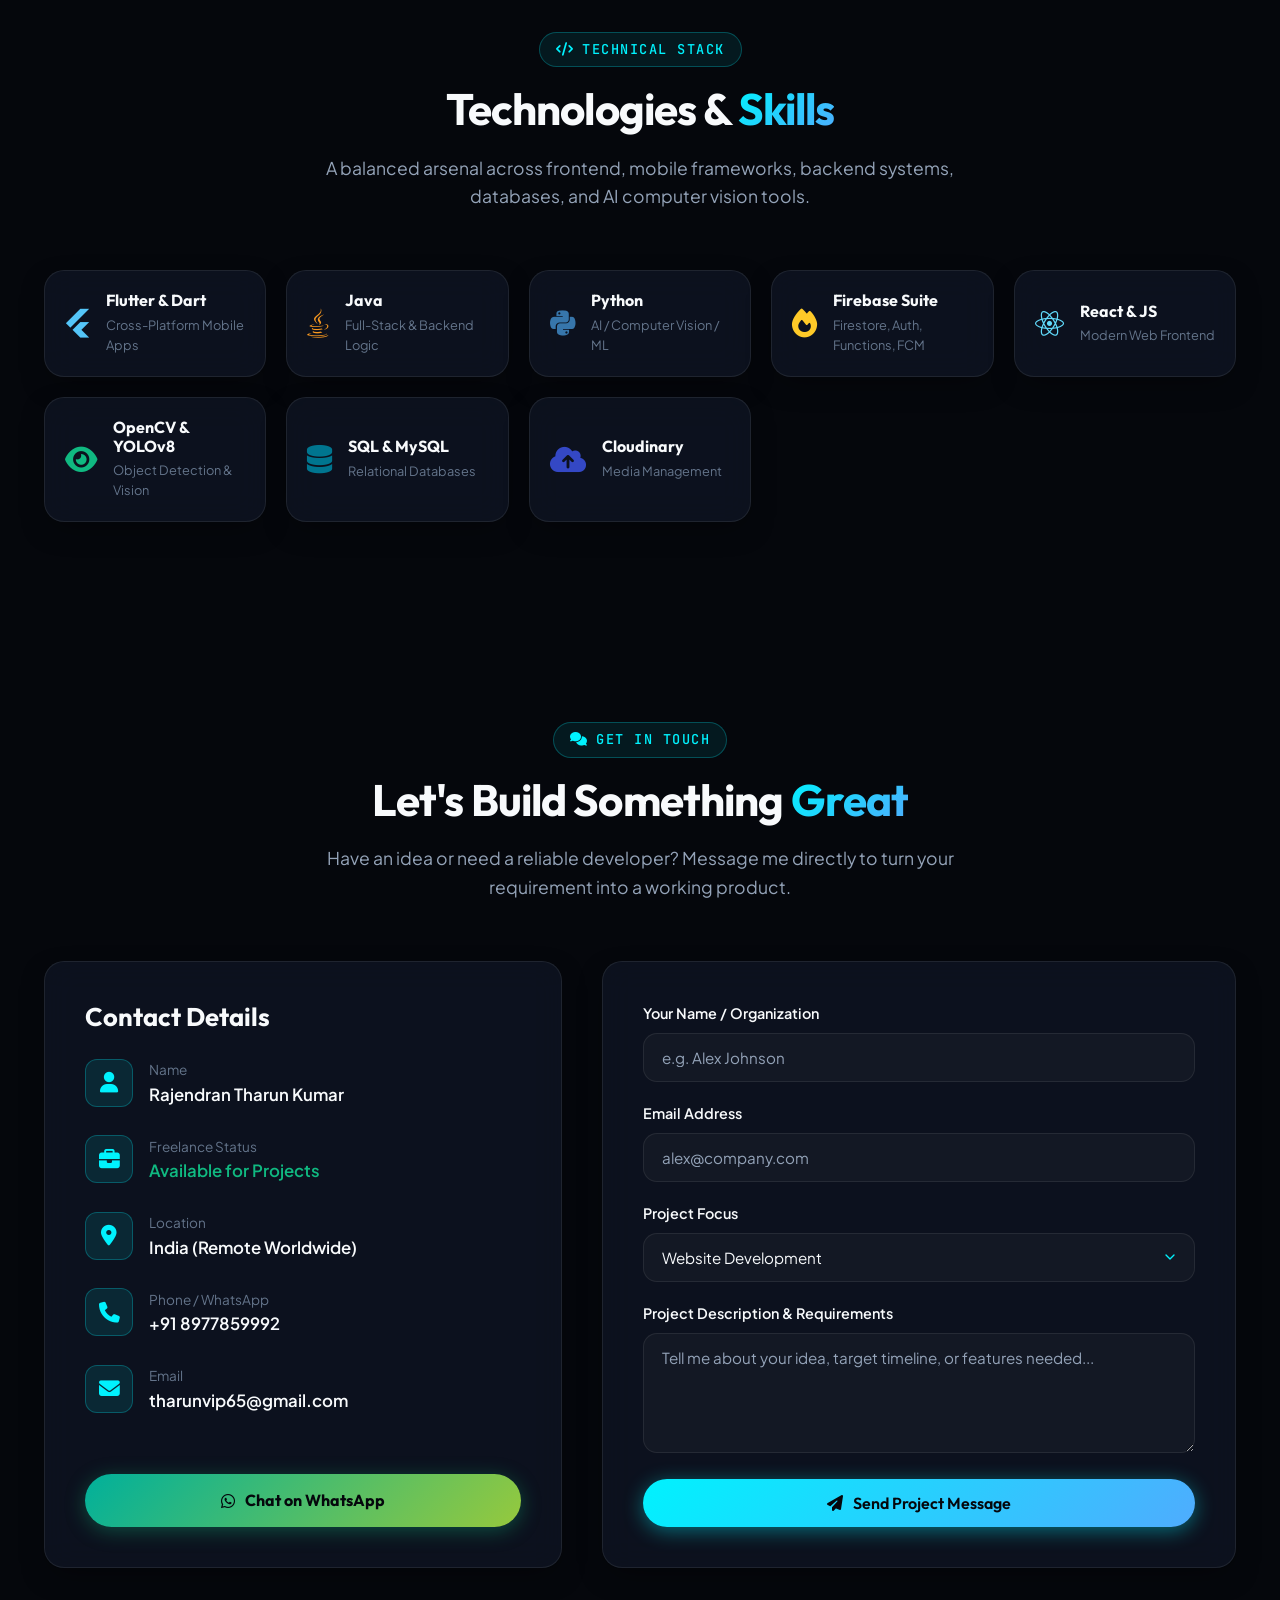
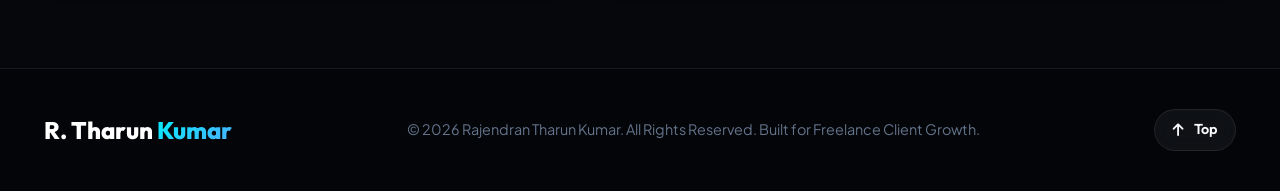
==== commit 56fc30bb: "Fix unclosed anchor tag in SalonHub card breaking Featured Work alignment" ====
--- a/index.html
+++ b/index.html
@@ -1,4 +1,4 @@
-<!DOCTYPE html>
+﻿<!DOCTYPE html>
 <html lang="en">
 <head>
   <meta charset="UTF-8">
@@ -279,6 +279,7 @@
               </a>
               <a href="https://github.com/Tharunvip/Salon_App" target="_blank" rel="noopener noreferrer" class="btn btn-secondary btn-sm">
                 <i class="fa-brands fa-github"></i> View GitHub Repository
+              </a>
               <button class="btn btn-secondary btn-sm" onclick="openProjectModal('salonhub')">
                 <i class="fa-solid fa-eye"></i> View Case Study
               </button>
